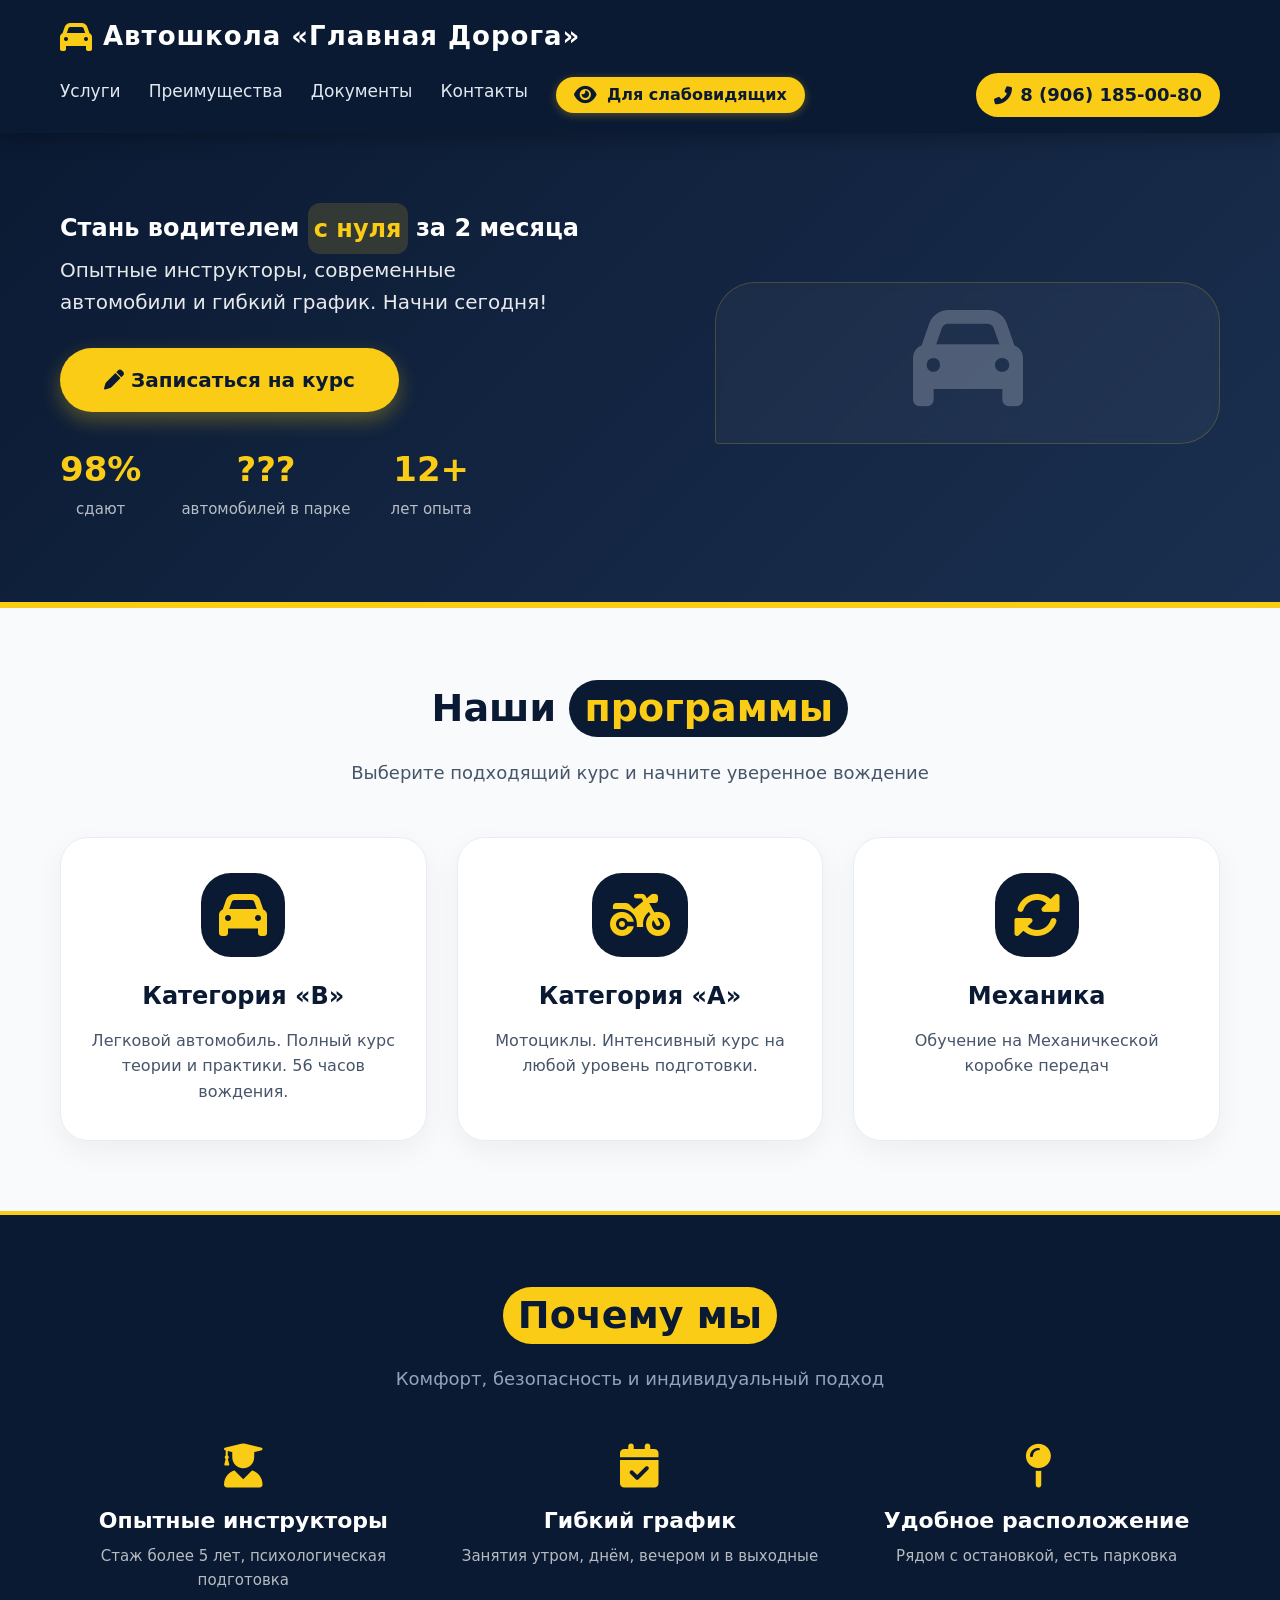
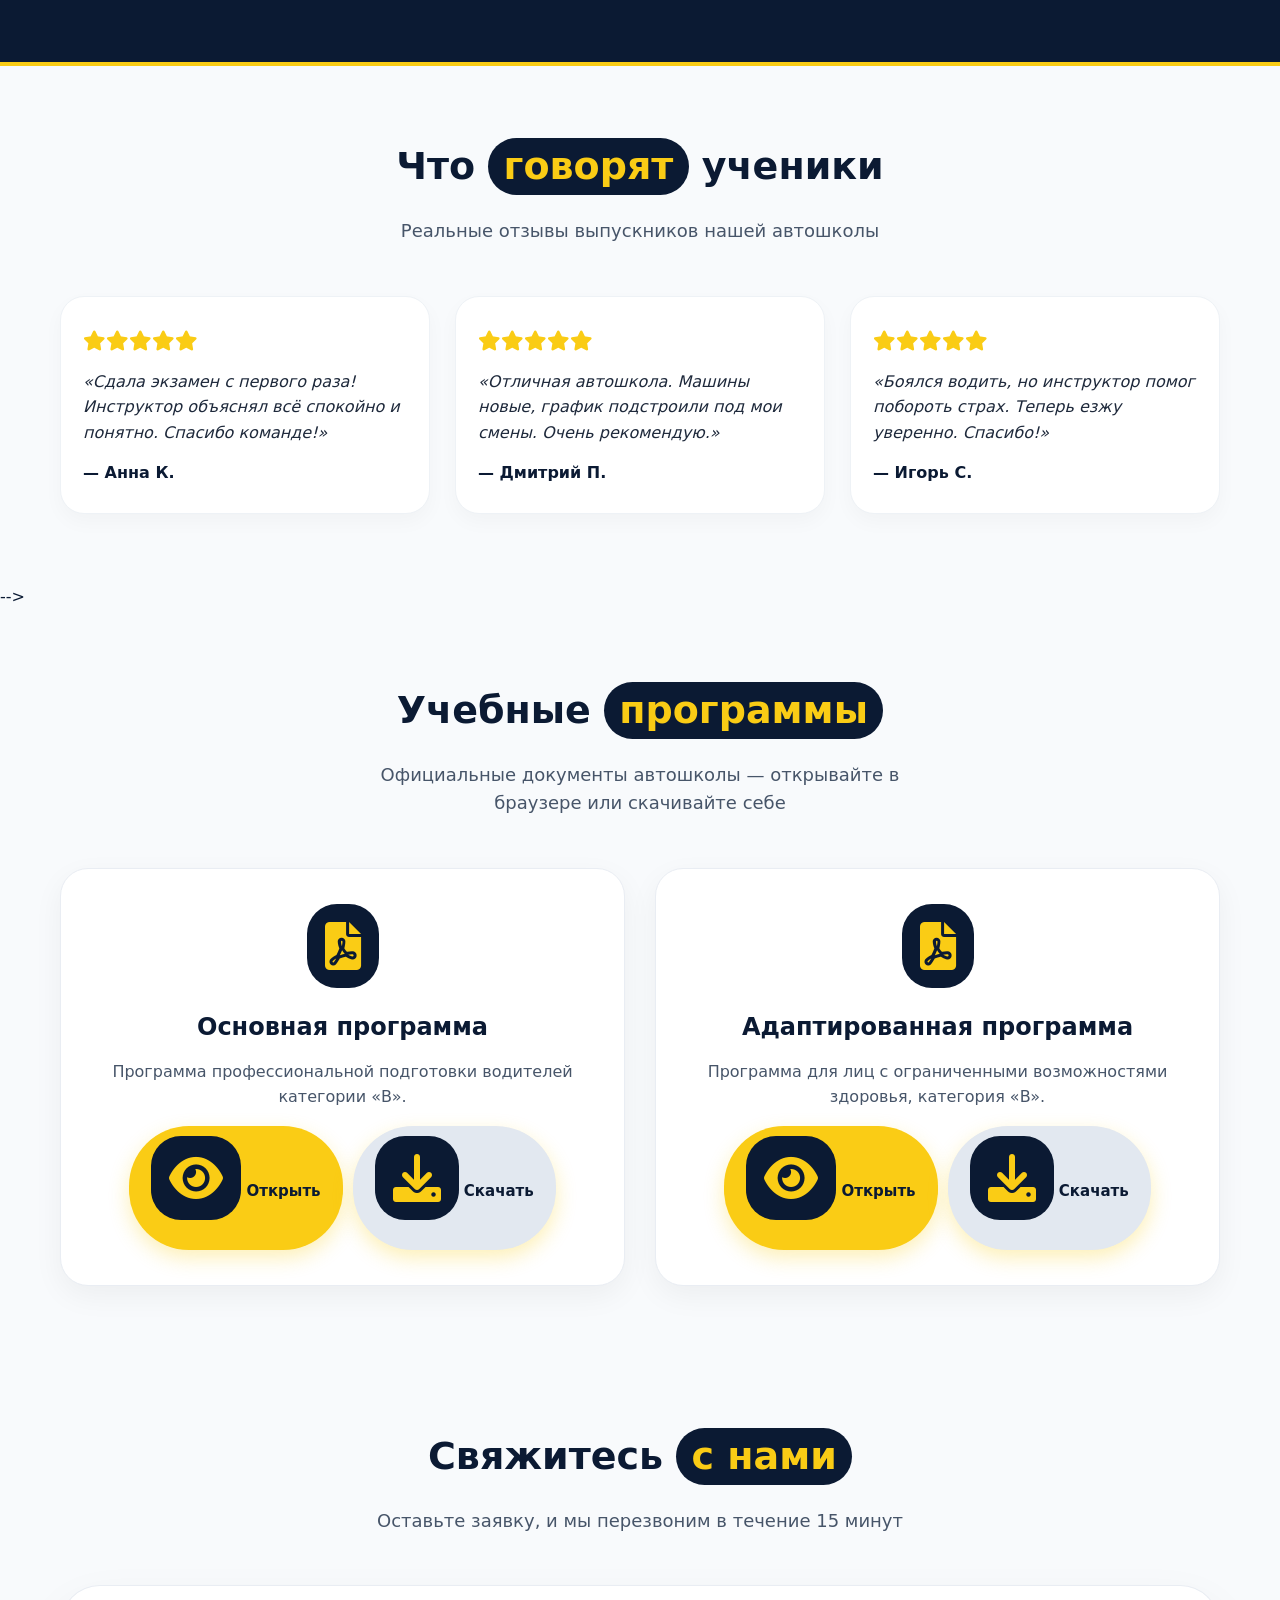
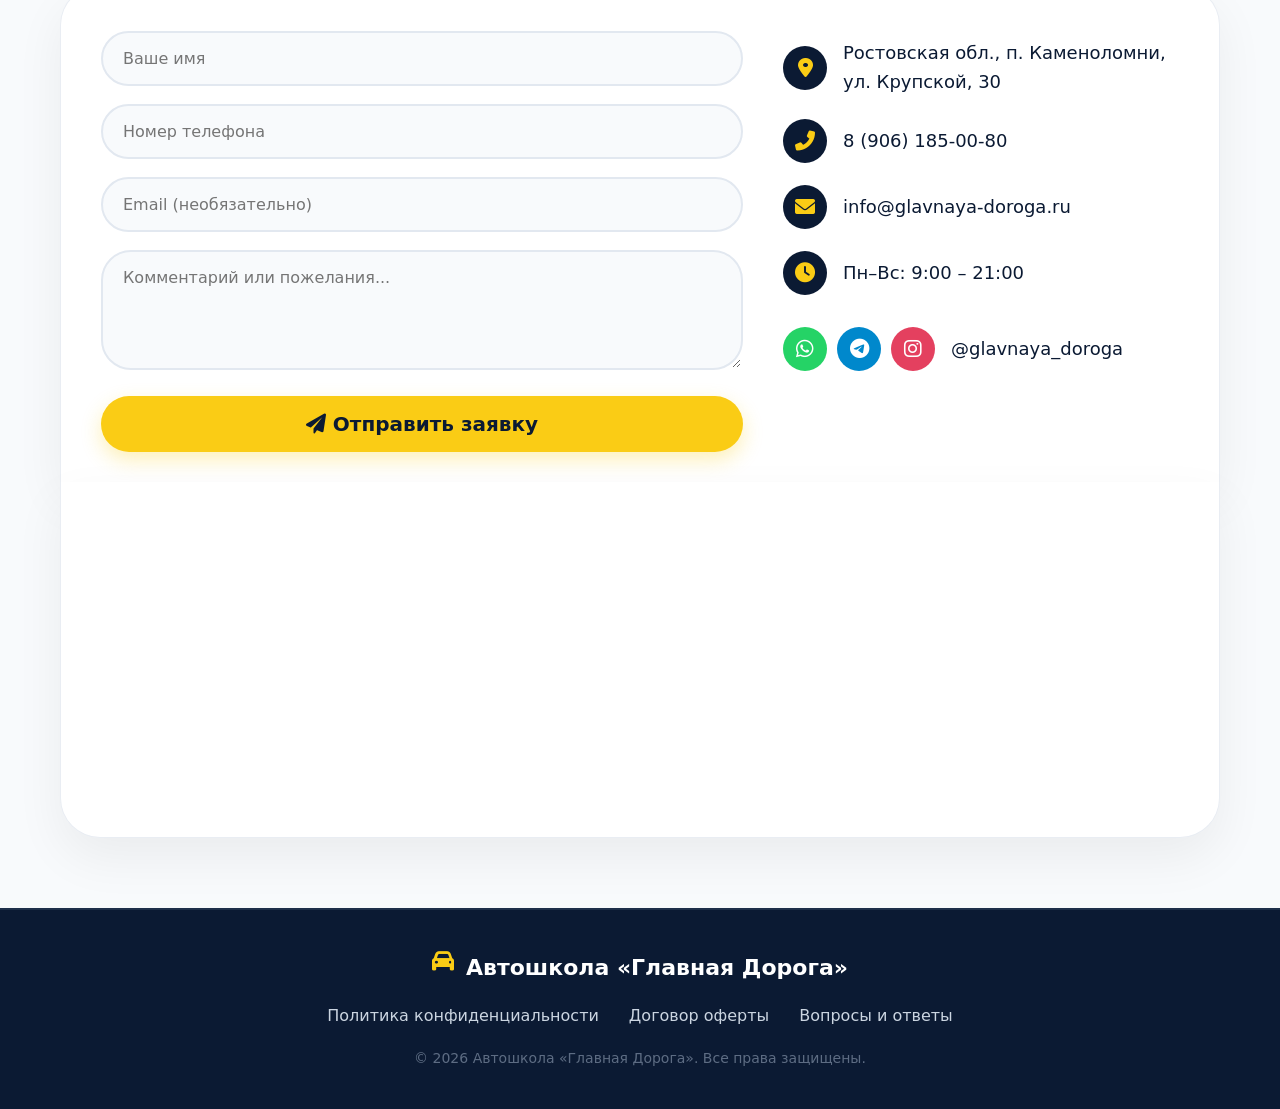
==== index.html @ 9adfca23 "Update index.html" ====
<!DOCTYPE html>
<html lang="ru">
<head>
  <meta charset="UTF-8">
  <meta name="viewport" content="width=device-width, initial-scale=1.0, maximum-scale=5.0">
  <title>Автошкола «Главная Дорога» — обучение вождению</title>
  <!-- Font Awesome для иконок -->
  <link rel="stylesheet" href="https://cdnjs.cloudflare.com/ajax/libs/font-awesome/6.0.0-beta3/css/all.min.css">
  <link rel="stylesheet" href="styles.css">
</head>
<body>

  <!-- ШАПКА -->
  <header>
    <div class="container header-inner">
      <div class="logo">
        <i class="fas fa-car"></i>
        <span>Автошкола «Главная Дорога»</span>
      </div>
      <nav class="nav-menu">
        <a href="#services">Услуги</a>
        <a href="#benefits">Преимущества</a>
        <!-- <a href="#reviews">Отзывы</a> -->
        <a href="#documents">Документы</a>
        <a href="#contact">Контакты</a>
        <!-- КНОПКА ДЛЯ СЛАБОВИДЯЩИХ -->
        <button class="vision-toggle" id="visionToggle" aria-label="Включить режим для слабовидящих">
          <i class="fas fa-eye"></i> <span>Для слабовидящих</span>
        </button>
      </nav>
      <a href="tel:+79061850080" class="phone-header">
        <i class="fas fa-phone-alt"></i> 8 (906) 185-00-80
      </a>
    </div>
  </header>

  <!-- ГЕРОЙ -->
  <section class="hero">
    <div class="container hero-grid">
      <div class="hero-text">
        <h1>Стань водителем <span>с нуля</span> за 2 месяца</h1>
        <p>Опытные инструкторы, современные автомобили и гибкий график. Начни сегодня!</p>
        <a href="#contact" class="btn"><i class="fas fa-pen"></i> Записаться на курс</a>
        <div class="hero-stats">
          <div><span class="number">98%</span><span class="label">сдают</span></div>
          <div><span class="number">???</span><span class="label">автомобилей в парке</span></div>
          <div><span class="number">12+</span><span class="label">лет опыта</span></div>
        </div>
      </div>
      <div class="hero-image">
        <i class="fas fa-steering-wheel"></i>
        <i class="fas fa-car car-icon"></i>
      </div>
    </div>
  </section>

  <!-- УСЛУГИ -->
  <section id="services">
    <div class="container">
      <h2 class="section-title">Наши <span>программы</span></h2>
      <p class="section-sub">Выберите подходящий курс и начните уверенное вождение</p>
      <div class="services-grid">
        <div class="service-card">
          <i class="fas fa-car"></i>
          <h3>Категория «B»</h3>
          <p>Легковой автомобиль. Полный курс теории и практики. 56 часов вождения.</p>
        </div>
        <div class="service-card">
          <i class="fas fa-motorcycle"></i>
          <h3>Категория «A»</h3>
          <p>Мотоциклы. Интенсивный курс на любой уровень подготовки.</p>
        </div>
        <div class="service-card">
          <i class="fas fa-sync-alt"></i>
          <h3>Механика</h3>
          <p>Обучение на Механичкеской коробке передач</p>
        </div>
      </div>
    </div>
  </section>

  <!-- ПРЕИМУЩЕСТВА -->
  <section id="benefits" class="benefits">
    <div class="container">
      <h2 class="section-title" style="color:white;"><span>Почему мы</span></h2>
      <p class="section-sub" style="color:#94a3b8;">Комфорт, безопасность и индивидуальный подход</p>
      <div class="benefits-grid">
        <div class="benefit-item">
          <i class="fas fa-user-graduate"></i>
          <h4>Опытные инструкторы</h4>
          <p>Стаж более 5 лет, психологическая подготовка</p>
        </div>

        <div class="benefit-item">
          <i class="fas fa-calendar-check"></i>
          <h4>Гибкий график</h4>
          <p>Занятия утром, днём, вечером и в выходные</p>
        </div>
        <div class="benefit-item">
          <i class="fas fa-map-pin"></i>
          <h4>Удобное расположение</h4>
          <p>Рядом с остановкой, есть парковка</p>
        </div>
      </div>
    </div>
  </section>

 <!-- <!-- ОТЗЫВЫ -->
  <section id="reviews">
    <div class="container">
      <h2 class="section-title">Что <span>говорят</span> ученики</h2>
      <p class="section-sub">Реальные отзывы выпускников нашей автошколы</p>
      <div class="reviews-grid">
        <div class="review-card">
          <div class="stars"><i class="fas fa-star"></i><i class="fas fa-star"></i><i class="fas fa-star"></i><i class="fas fa-star"></i><i class="fas fa-star"></i></div>
          <p>«Сдала экзамен с первого раза! Инструктор объяснял всё спокойно и понятно. Спасибо команде!»</p>
          <div class="author">— Анна К.</div>
        </div>
        <div class="review-card">
          <div class="stars"><i class="fas fa-star"></i><i class="fas fa-star"></i><i class="fas fa-star"></i><i class="fas fa-star"></i><i class="fas fa-star"></i></div>
          <p>«Отличная автошкола. Машины новые, график подстроили под мои смены. Очень рекомендую.»</p>
          <div class="author">— Дмитрий П.</div>
        </div>
        <div class="review-card">
          <div class="stars"><i class="fas fa-star"></i><i class="fas fa-star"></i><i class="fas fa-star"></i><i class="fas fa-star"></i><i class="fas fa-star"></i></div>
          <p>«Боялся водить, но инструктор помог побороть страх. Теперь езжу уверенно. Спасибо!»</p>
          <div class="author">— Игорь С.</div>
        </div>
      </div>
    </div>
  </section>
-->
  <!-- ДОКУМЕНТЫ -->
  <section id="documents">
    <div class="container">
      <h2 class="section-title">Учебные <span>программы</span></h2>
      <p class="section-sub">Официальные документы автошколы — открывайте в браузере или скачивайте себе</p>
      <div class="services-grid">
        <div class="service-card">
          <i class="fas fa-file-pdf"></i>
          <h3>Основная программа</h3>
          <p>Программа профессиональной подготовки водителей категории «B».</p>
          <div style="display:flex; gap:10px; justify-content:center; flex-wrap:wrap; margin-top:16px;">
            <a href="programma-osnovnaya-kat-B.pdf" target="_blank" rel="noopener" class="btn" style="font-size:15px; padding:10px 22px;">
              <i class="fas fa-eye"></i> Открыть
            </a>
            <a href="programma-osnovnaya-kat-B.pdf" download class="btn" style="font-size:15px; padding:10px 22px; background:#e2e8f0;">
              <i class="fas fa-download"></i> Скачать
            </a>
          </div>
        </div>
        <div class="service-card">
          <i class="fas fa-file-pdf"></i>
          <h3>Адаптированная программа</h3>
          <p>Программа для лиц с ограниченными возможностями здоровья, категория «B».</p>
          <div style="display:flex; gap:10px; justify-content:center; flex-wrap:wrap; margin-top:16px;">
            <a href="programma-adaptirovannaya-kat-B.pdf" target="_blank" rel="noopener" class="btn" style="font-size:15px; padding:10px 22px;">
              <i class="fas fa-eye"></i> Открыть
            </a>
            <a href="programma-adaptirovannaya-kat-B.pdf" download class="btn" style="font-size:15px; padding:10px 22px; background:#e2e8f0;">
              <i class="fas fa-download"></i> Скачать
            </a>
          </div>
        </div>
      </div>
    </div>
  </section>

  <!-- КОНТАКТЫ + ФОРМА + КАРТА -->
  <section id="contact">
    <div class="container">
      <h2 class="section-title">Свяжитесь <span>с нами</span></h2>
      <p class="section-sub">Оставьте заявку, и мы перезвоним в течение 15 минут</p>

      <div class="contact-wrap">
        <div class="contact-form">
          <form action="#" method="post">
            <input type="text" placeholder="Ваше имя" required>
            <input type="tel" placeholder="Номер телефона" required>
            <input type="email" placeholder="Email (необязательно)">
            <textarea placeholder="Комментарий или пожелания..."></textarea>
            <button type="submit" class="btn"><i class="fas fa-paper-plane"></i> Отправить заявку</button>
          </form>
        </div>
        <div class="contact-info">
          <div class="info-item">
            <i class="fas fa-map-marker-alt"></i>
            <span>Ростовская обл., п. Каменоломни, ул. Крупской, 30</span>
          </div>
          <div class="info-item">
            <i class="fas fa-phone-alt"></i>
            <a href="tel:+79061850080">8 (906) 185-00-80</a>
          </div>
          <div class="info-item">
            <i class="fas fa-envelope"></i>
            <a href="mailto:info@glavnaya-doroga.ru">info@glavnaya-doroga.ru</a>
          </div>
          <div class="info-item">
            <i class="fas fa-clock"></i>
            <span>Пн–Вс: 9:00 – 21:00</span>
          </div>
          <div class="info-item" style="margin-top: 10px; gap: 10px;">
            <i class="fab fa-whatsapp" style="background: #25D366; color: white;"></i>
            <i class="fab fa-telegram" style="background: #0088cc; color: white;"></i>
            <i class="fab fa-instagram" style="background: #E4405F; color: white;"></i>
            <span style="margin-left: 6px;">@glavnaya_doroga</span>
          </div>
        </div>
      </div>

      <!-- КАРТА -->
      <div class="map-container">
        <iframe
          src="https://www.google.com/maps/embed?pb=!1m14!1m12!1m3!1d922.760935602619!2d40.20328814368989!3d47.675878850517826!2m3!1f0!2f0!3f0!3m2!1i1024!2i768!4f13.1!5e0!3m2!1sru!2sam!4v1786697116206!5m2!1sru!2sam"
          title="Карта проезда: Ростовская область, п. Каменоломни, ул. Крупской, 30"
          style="border:0;"
          allowfullscreen=""
          loading="lazy"
          referrerpolicy="strict-origin-when-cross-origin">
        </iframe>
      </div>
    </div>
  </section>

  <!-- ПОДВАЛ -->
  <footer>
    <div class="container">
      <div style="display: flex; justify-content: center; gap: 12px; font-size: 22px; color: #facc15;">
        <i class="fas fa-car"></i>
        <span style="color: white; font-weight: 600;">Автошкола «Главная Дорога»</span>
      </div>
      <div class="footer-links">
        <a href="#">Политика конфиденциальности</a>
        <a href="#">Договор оферты</a>
        <a href="#">Вопросы и ответы</a>
      </div>
      <div class="footer-copy">© 2026 Автошкола «Главная Дорога». Все права защищены.</div>
    </div>
  </footer>

  <!-- ===== СКРИПТ ДЛЯ КНОПКИ СЛАБОВИДЯЩИХ ===== -->
  <script>
    (function() {
      const visionBtn = document.getElementById('visionToggle');
      const body = document.body;

      // Храним состояние в памяти на время сессии
      // (localStorage здесь не используется — см. пояснение под сайтом)
      let visionMode = false;

      visionBtn.addEventListener('click', function() {
        body.classList.toggle('vision-mode');

        const isVision = body.classList.contains('vision-mode');
        visionMode = isVision;
        // Меняем текст и иконку кнопки
        if (isVision) {
          visionBtn.innerHTML = '<i class="fas fa-eye-slash"></i> <span>Обычный режим</span>';
        } else {
          visionBtn.innerHTML = '<i class="fas fa-eye"></i> <span>Для слабовидящих</span>';
        }
      });
    })();
  </script>

</body>
</html>
---- styles.css ----
/* ===== БАЗОВЫЕ СТИЛИ ===== */
* {
  margin: 0;
  padding: 0;
  box-sizing: border-box;
  font-family: 'Segoe UI', Roboto, system-ui, sans-serif;
}

body {
  background: #f8fafc;
  color: #0b1a33;
  line-height: 1.6;
  transition: background 0.2s, color 0.2s;
}

.container {
  max-width: 1200px;
  margin: 0 auto;
  padding: 0 20px;
}

/* ===== РЕЖИМ ДЛЯ СЛАБОВИДЯЩИХ (ОВЕРРАЙДЫ) ===== */
body.vision-mode {
  background: #1a1a1a !important;
  color: #f0f0f0 !important;
}

body.vision-mode header {
  background: #0a0a0a !important;
  box-shadow: 0 4px 20px rgba(0, 0, 0, 0.8) !important;
}

body.vision-mode .hero {
  background: #0a0a0a !important;
  border-bottom-color: #ffcc00 !important;
}

body.vision-mode .benefits {
  background: #0a0a0a !important;
  border-color: #ffcc00 !important;
}

body.vision-mode .service-card,
body.vision-mode .review-card,
body.vision-mode .contact-wrap {
  background: #2a2a2a !important;
  border-color: #555 !important;
  color: #f0f0f0 !important;
}

body.vision-mode .service-card p,
body.vision-mode .review-card p,
body.vision-mode .contact-info .info-item a,
body.vision-mode .contact-info .info-item span {
  color: #ddd !important;
}

body.vision-mode .contact-form input,
body.vision-mode .contact-form textarea {
  background: #333 !important;
  border-color: #666 !important;
  color: #fff !important;
}

body.vision-mode footer {
  background: #0a0a0a !important;
  border-color: #333 !important;
}

body.vision-mode .section-sub {
  color: #ccc !important;
}

body.vision-mode .nav-menu a {
  color: #eee !important;
}

body.vision-mode .nav-menu a:hover {
  color: #ffcc00 !important;
}

/* Увеличение шрифта в режиме для слабовидящих */
body.vision-mode {
  font-size: 120% !important;
}

body.vision-mode .hero-text h1 {
  font-size: 58px !important;
}

body.vision-mode .btn {
  font-size: 24px !important;
  padding: 18px 50px !important;
}

body.vision-mode .section-title {
  font-size: 44px !important;
}

/* ===== ШАПКА ===== */
header {
  background: #0b1a33;
  color: white;
  padding: 16px 0;
  position: sticky;
  top: 0;
  z-index: 100;
  box-shadow: 0 4px 20px rgba(0, 0, 0, 0.3);
  transition: background 0.2s;
}

.header-inner {
  display: flex;
  justify-content: space-between;
  align-items: center;
  flex-wrap: wrap;
  gap: 15px;
}

.logo {
  display: flex;
  align-items: center;
  gap: 10px;
  font-size: 26px;
  font-weight: 700;
  letter-spacing: 1px;
}

.logo i {
  color: #facc15;
  font-size: 32px;
}

.nav-menu {
  display: flex;
  gap: 28px;
  font-weight: 500;
  align-items: center;
  flex-wrap: wrap;
}

.nav-menu a {
  color: #e2e8f0;
  text-decoration: none;
  transition: 0.2s;
  font-size: 17px;
  border-bottom: 2px solid transparent;
  padding-bottom: 4px;
}

.nav-menu a:hover {
  color: #facc15;
  border-bottom-color: #facc15;
}

/* ===== КНОПКА ДЛЯ СЛАБОВИДЯЩИХ ===== */
.vision-toggle {
  background: #facc15;
  color: #0b1a33;
  border: none;
  padding: 8px 18px;
  border-radius: 40px;
  font-weight: 700;
  font-size: 16px;
  cursor: pointer;
  display: inline-flex;
  align-items: center;
  gap: 10px;
  transition: 0.2s;
  box-shadow: 0 2px 8px rgba(250, 204, 21, 0.3);
  white-space: nowrap;
}

.vision-toggle:hover {
  background: #fde047;
  transform: scale(1.04);
}

.vision-toggle i {
  font-size: 20px;
}

.phone-header {
  background: #facc15;
  color: #0b1a33;
  padding: 8px 18px;
  border-radius: 40px;
  font-weight: 600;
  font-size: 18px;
  display: flex;
  align-items: center;
  gap: 8px;
  white-space: nowrap;
  transition: 0.2s;
  text-decoration: none;
}

.phone-header:hover {
  background: #fde047;
  transform: scale(1.02);
}

/* ===== ГЕРОЙ ===== */
.hero {
  background: linear-gradient(135deg, #0b1a33 0%, #1a2f4f 100%);
  color: white;
  padding: 70px 0 80px;
  border-bottom: 6px solid #facc15;
  transition: background 0.2s;
}

.hero-grid {
  display: flex;
  align-items: center;
  gap: 50px;
  flex-wrap: wrap;
}

.hero-text {
  flex: 1 1 400px;
}

.hero-text h1 span {
color: #facc15;
background: rgba(250, 204, 21, 0.15);
padding: 0 0.25em;
border-radius: 12px;
display: inline-block;
line-height: 1.4;
}

/* ===== ИСПРАВЛЕННАЯ ОБВОДКА ДЛЯ ЗАГОЛОВКА ГЕРОЯ ===== */
.hero-text h1 span {
  color: #facc15;
  background: rgba(250, 204, 21, 0.15);
  padding: 0.05em 0.25em;
  border-radius: 12px;
  display: inline-block;
  line-height: 2.0;
}

.hero-text p {
  font-size: 20px;
  opacity: 0.9;
  max-width: 500px;
  margin-bottom: 30px;
}

.hero-stats {
  display: flex;
  gap: 40px;
  margin-top: 30px;
}

.hero-stats div {
  text-align: center;
}

.hero-stats .number {
  font-size: 34px;
  font-weight: 800;
  color: #facc15;
  display: block;
}

.hero-stats .label {
  font-size: 15px;
  opacity: 0.7;
}

.hero-image {
  flex: 1 1 300px;
  background: rgba(255, 255, 255, 0.04);
  padding: 20px;
  border-radius: 40px 40px 40px 4px;
  backdrop-filter: blur(4px);
  border: 1px solid rgba(250, 204, 21, 0.2);
  text-align: center;
}

.hero-image i {
  font-size: 140px;
  color: #facc15;
  opacity: 0.9;
  display: block;
  margin: 10px 0;
}

.hero-image .car-icon {
  font-size: 110px;
  color: #e2e8f0;
  opacity: 0.25;
  margin-top: -10px;
}

.btn {
  display: inline-block;
  background: #facc15;
  color: #0b1a33;
  padding: 16px 44px;
  border-radius: 60px;
  font-weight: 700;
  font-size: 20px;
  text-decoration: none;
  transition: 0.3s;
  border: none;
  cursor: pointer;
  box-shadow: 0 8px 20px rgba(250, 204, 21, 0.3);
}

.btn:hover {
  background: #fde047;
  transform: translateY(-3px);
  box-shadow: 0 12px 28px rgba(250, 204, 21, 0.4);
}

/* ===== ОБЩИЕ СЕКЦИИ ===== */
section {
  padding: 70px 0;
}

.section-title {
  font-size: 38px;
  font-weight: 700;
  text-align: center;
  margin-bottom: 20px;
  transition: font-size 0.2s;
}

.section-sub {
  text-align: center;
  font-size: 18px;
  color: #475569;
  max-width: 600px;
  margin: 0 auto 50px;
}

/* ===== ИСПРАВЛЕННАЯ ОБВОДКА ДЛЯ ВСЕХ .SECTION-TITLE SPAN ===== */
.section-title span {
  color: #facc15;
  background: #0b1a33;
  padding: 0.05em 0.4em;
  border-radius: 30px;
  display: inline-block;
  line-height: 1.4;
}

/* ===== УСЛУГИ ===== */
.services-grid {
  display: grid;
  grid-template-columns: repeat(auto-fit, minmax(250px, 1fr));
  gap: 30px;
}

.service-card {
  background: white;
  padding: 35px 25px;
  border-radius: 28px;
  box-shadow: 0 10px 30px rgba(0, 0, 0, 0.05);
  text-align: center;
  transition: 0.25s;
  border: 1px solid #e9edf3;
}

.service-card:hover {
  transform: translateY(-8px);
  box-shadow: 0 20px 40px rgba(0, 0, 0, 0.08);
  border-color: #facc15;
}

.service-card i {
  font-size: 48px;
  color: #facc15;
  background: #0b1a33;
  padding: 18px;
  border-radius: 30px;
  margin-bottom: 20px;
}

.service-card h3 {
  font-size: 24px;
  margin-bottom: 12px;
}

.service-card p {
  color: #475569;
}

/* ===== ПРЕИМУЩЕСТВА ===== */
.benefits {
  background: #0b1a33;
  color: white;
  border-top: 4px solid #facc15;
  border-bottom: 4px solid #facc15;
  transition: background 0.2s;
}

/* Специальный стиль для обводки в секции преимуществ (светлый текст) */
.benefits .section-title span {
  background: #facc15;
  color: #0b1a33;
  padding: 0.05em 0.4em;
  border-radius: 30px;
  display: inline-block;
  line-height: 1.4;
}

.benefits-grid {
  display: grid;
  grid-template-columns: repeat(auto-fit, minmax(200px, 1fr));
  gap: 30px;
  text-align: center;
}

.benefit-item i {
  font-size: 44px;
  color: #facc15;
  margin-bottom: 15px;
}

.benefit-item h4 {
  font-size: 22px;
  margin-bottom: 6px;
}

.benefit-item p {
  opacity: 0.7;
  font-size: 15px;
}

/* ===== ОТЗЫВЫ ===== */
.reviews-grid {
  display: grid;
  grid-template-columns: repeat(auto-fit, minmax(240px, 1fr));
  gap: 25px;
}

.review-card {
  background: white;
  padding: 28px 22px;
  border-radius: 24px;
  box-shadow: 0 8px 20px rgba(0, 0, 0, 0.03);
  border: 1px solid #eef2f6;
  transition: background 0.2s, border-color 0.2s;
}

.review-card .stars {
  color: #facc15;
  margin-bottom: 12px;
  font-size: 20px;
}

.review-card p {
  font-style: italic;
  color: #1e293b;
  margin-bottom: 14px;
}

.review-card .author {
  font-weight: 600;
  color: #0b1a33;
}

/* ===== ФОРМА + КОНТАКТЫ + КАРТА ===== */
.contact-wrap {
  display: flex;
  flex-wrap: wrap;
  gap: 40px;
  background: white;
  border-radius: 40px 40px 0 0;
  padding: 45px 40px 30px;
  box-shadow: 0 20px 50px rgba(0, 0, 0, 0.06);
  border: 1px solid #e9edf3;
  border-bottom: none;
  transition: background 0.2s, border-color 0.2s;
}

.contact-form {
  flex: 2 1 350px;
}

.contact-form input,
.contact-form textarea {
  width: 100%;
  padding: 16px 20px;
  border: 2px solid #e2e8f0;
  border-radius: 30px;
  font-size: 16px;
  margin-bottom: 18px;
  transition: 0.2s;
  background: #f8fafc;
}

.contact-form input:focus,
.contact-form textarea:focus {
  outline: none;
  border-color: #facc15;
  background: white;
  box-shadow: 0 0 0 4px rgba(250, 204, 21, 0.15);
}

.contact-form textarea {
  min-height: 120px;
  resize: vertical;
}

.contact-form .btn {
  width: 100%;
  text-align: center;
  font-size: 20px;
  padding: 16px;
}

.contact-info {
  flex: 1 1 250px;
  display: flex;
  flex-direction: column;
  gap: 22px;
  padding-top: 8px;
}

.contact-info .info-item {
  display: flex;
  align-items: center;
  gap: 16px;
  font-size: 18px;
}

.contact-info .info-item i {
  width: 44px;
  height: 44px;
  background: #0b1a33;
  color: #facc15;
  border-radius: 30px;
  display: flex;
  align-items: center;
  justify-content: center;
  font-size: 20px;
  flex-shrink: 0;
}

.contact-info .info-item a {
  color: #0b1a33;
  text-decoration: none;
  font-weight: 500;
}

.contact-info .info-item a:hover {
  color: #facc15;
}

/* ===== БЛОК С КАРТОЙ ===== */
.map-container {
  background: white;
  border-radius: 0 0 40px 40px;
  border: 1px solid #e9edf3;
  border-top: none;
  padding: 0 5px 5px 5px;
  overflow: hidden;
  box-shadow: 0 20px 50px rgba(0, 0, 0, 0.06);
  transition: background 0.2s, border-color 0.2s;
}

.map-container iframe {
  display: block;
  width: 100%;
  height: 350px;
  border: 0;
  border-radius: 0 0 36px 36px;
}

/* ===== ПОДВАЛ ===== */
footer {
  background: #0b1a33;
  color: #94a3b8;
  padding: 40px 0;
  border-top: 2px solid #1e2f4a;
  text-align: center;
  transition: background 0.2s;
}

footer .footer-links {
  display: flex;
  justify-content: center;
  gap: 30px;
  flex-wrap: wrap;
  margin: 18px 0;
}

footer .footer-links a {
  color: #cbd5e1;
  text-decoration: none;
  transition: 0.2s;
}

footer .footer-links a:hover {
  color: #facc15;
}

.footer-copy {
  font-size: 14px;
  opacity: 0.6;
}

/* ===== АДАПТИВ ===== */
@media (max-width: 850px) {
  .header-inner {
    flex-direction: column;
    align-items: stretch;
    gap: 12px;
  }
  .nav-menu {
    justify-content: center;
    gap: 14px 22px;
  }
  .vision-toggle {
    font-size: 14px;
    padding: 6px 14px;
  }
  .phone-header {
    align-self: center;
    width: fit-content;
  }
  .hero-text h1 {
    font-size: 34px;
  }
  .hero-stats {
    flex-wrap: wrap;
    gap: 20px;
    justify-content: center;
  }
  .hero-image i {
    font-size: 90px;
  }
  .section-title {
    font-size: 30px;
  }
  .contact-wrap {
    padding: 30px 20px 20px;
  }
  .map-container iframe {
    height: 250px;
  }
  body.vision-mode .hero-text h1 {
    font-size: 40px !important;
  }
  body.vision-mode .section-title {
    font-size: 34px !important;
  }
}

@media (max-width: 500px) {
  .hero-text h1 {
    font-size: 28px;
  }
  .btn {
    padding: 14px 30px;
    font-size: 17px;
    width: 100%;
    text-align: center;
  }
  .nav-menu a {
    font-size: 15px;
  }
  .logo {
    font-size: 22px;
  }
  .vision-toggle {
    font-size: 13px;
    padding: 6px 12px;
  }
  .vision-toggle i {
    font-size: 16px;
  }
  .map-container iframe {
    height: 200px;
  }
}
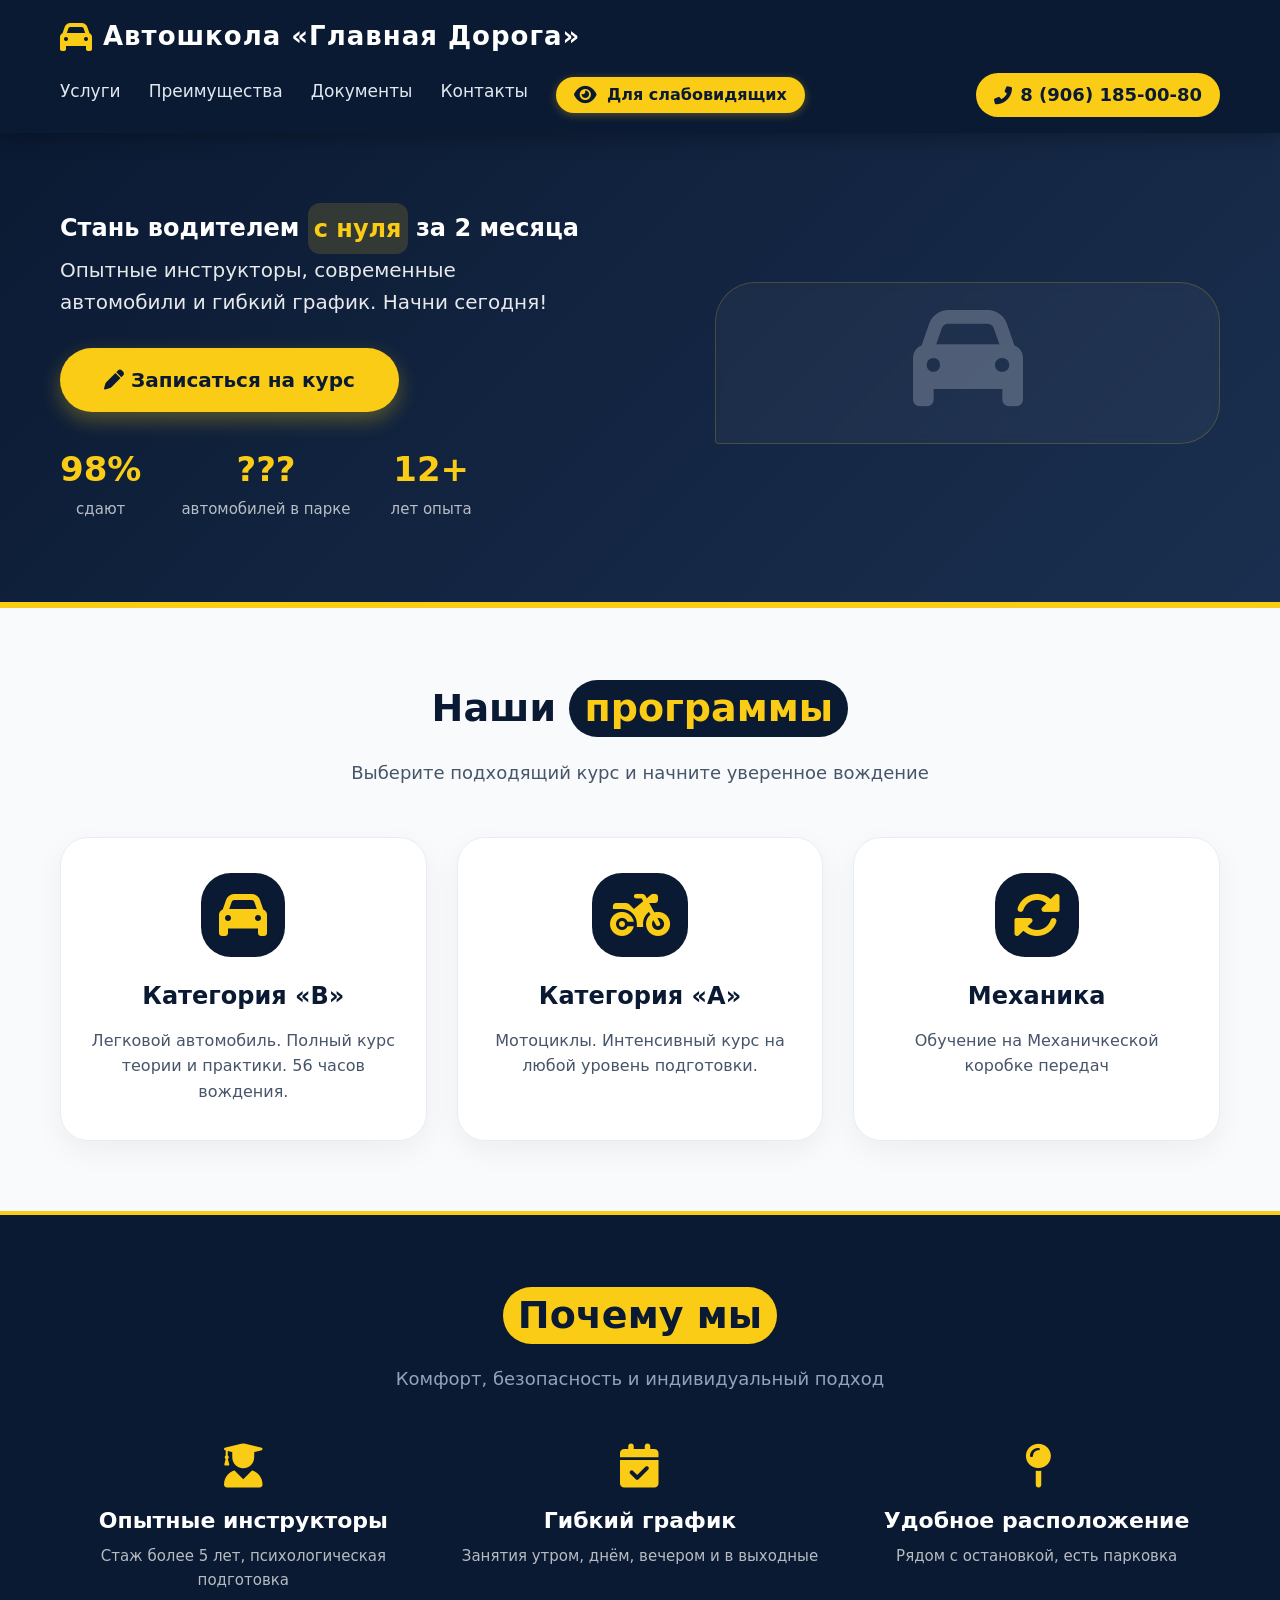
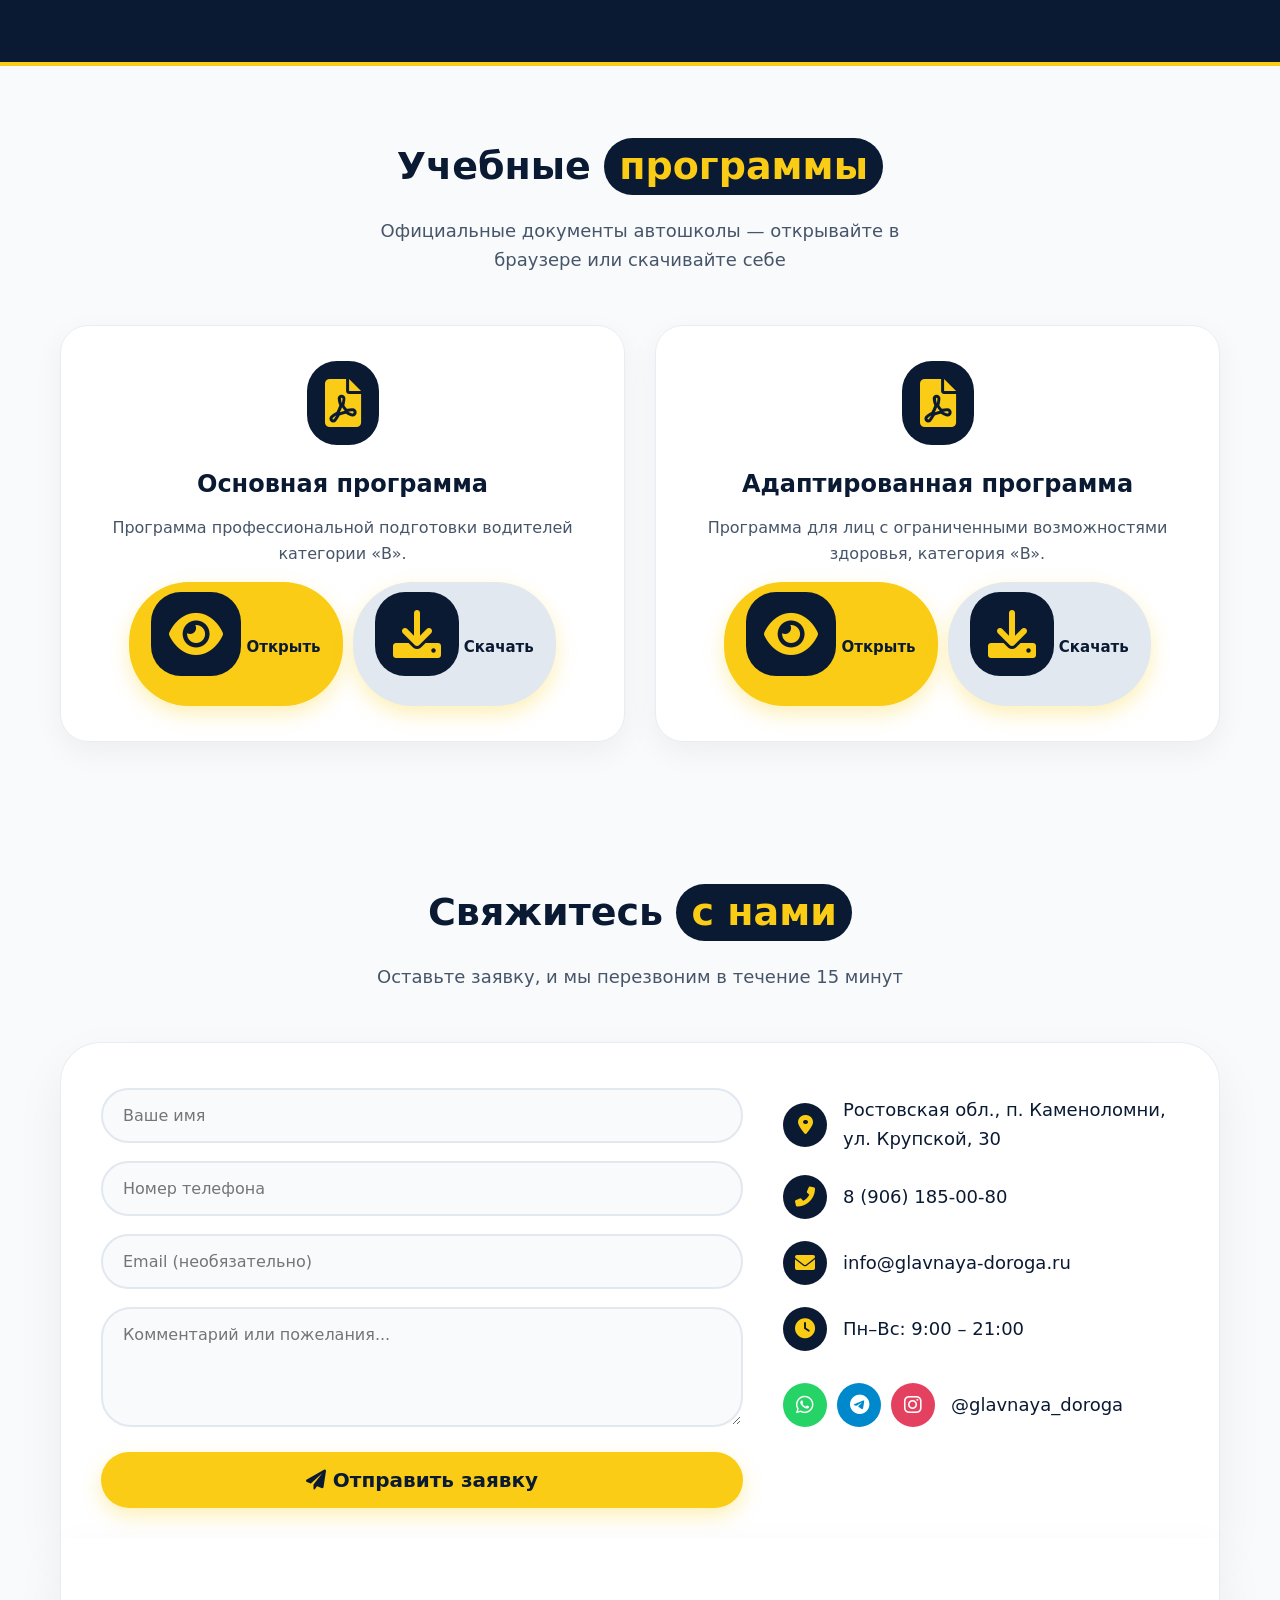
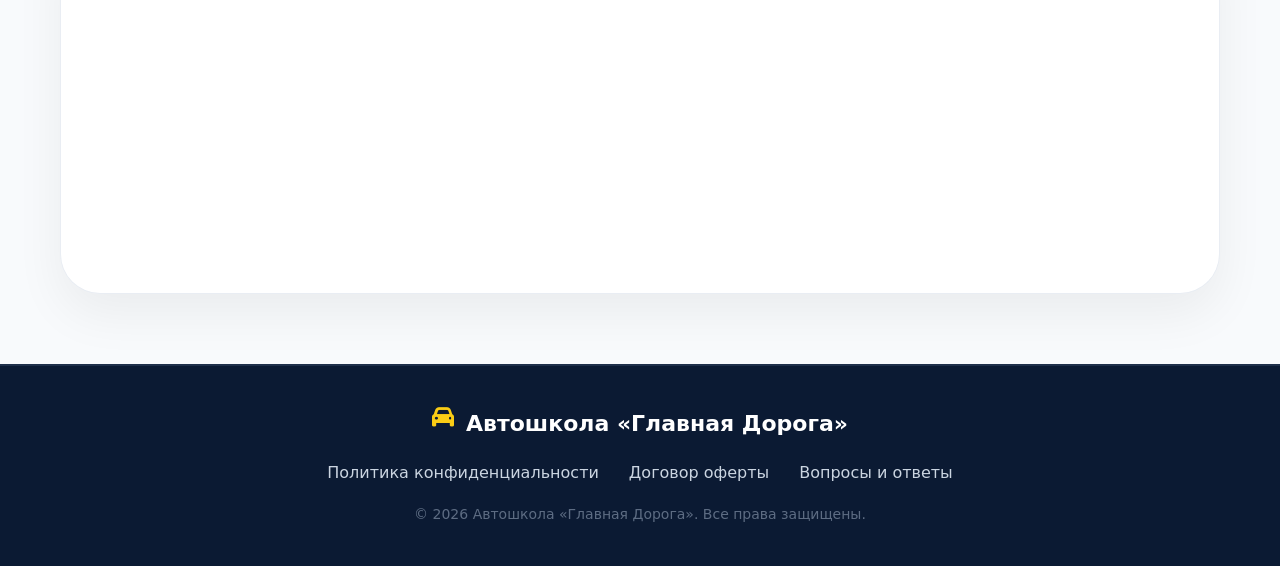
==== commit 73b1ab2b: "Update index.html" ====
--- a/index.html
+++ b/index.html
@@ -105,7 +105,7 @@
     </div>
   </section>
 
- <!-- <!-- ОТЗЫВЫ -->
+ <!-- ОТЗЫВЫ — ВРЕМЕННО СКРЫТЫ 
   <section id="reviews">
     <div class="container">
       <h2 class="section-title">Что <span>говорят</span> ученики</h2>
@@ -129,7 +129,7 @@
       </div>
     </div>
   </section>
--->
+  -->
   <!-- ДОКУМЕНТЫ -->
   <section id="documents">
     <div class="container">
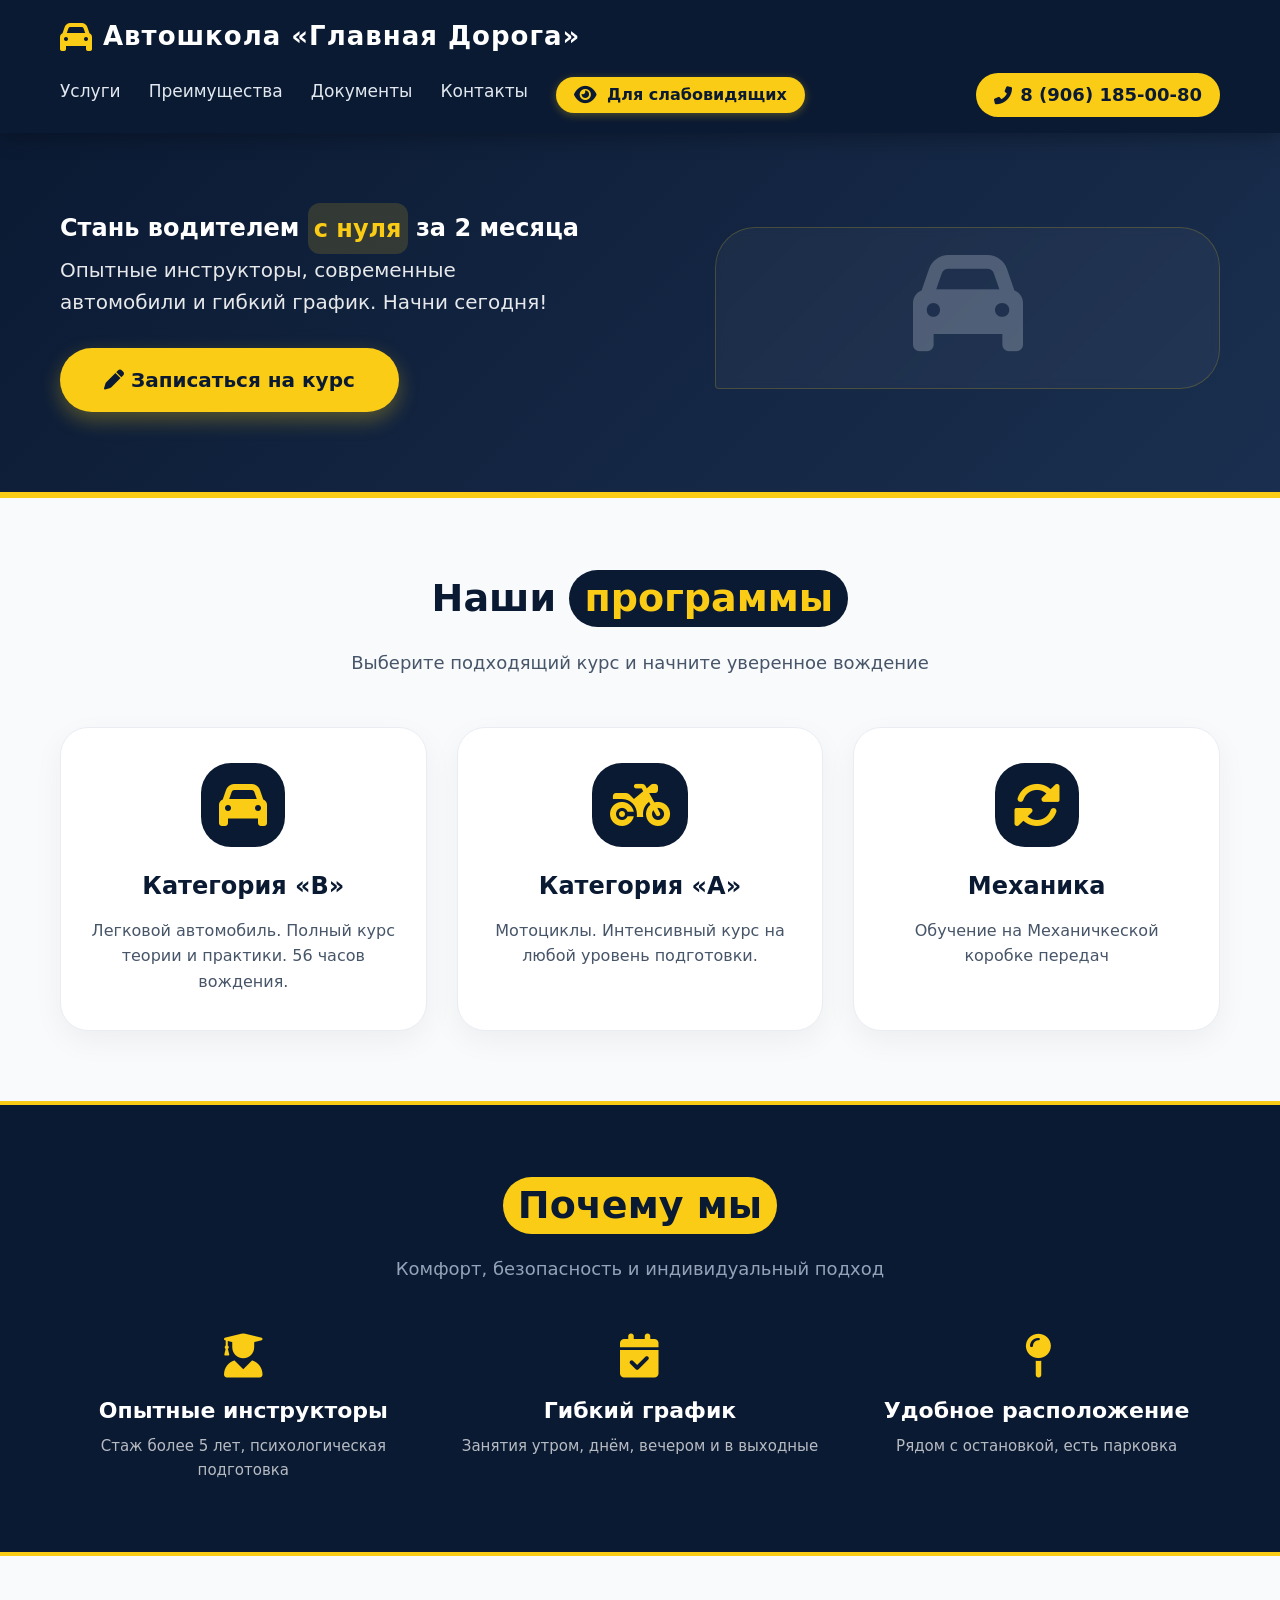
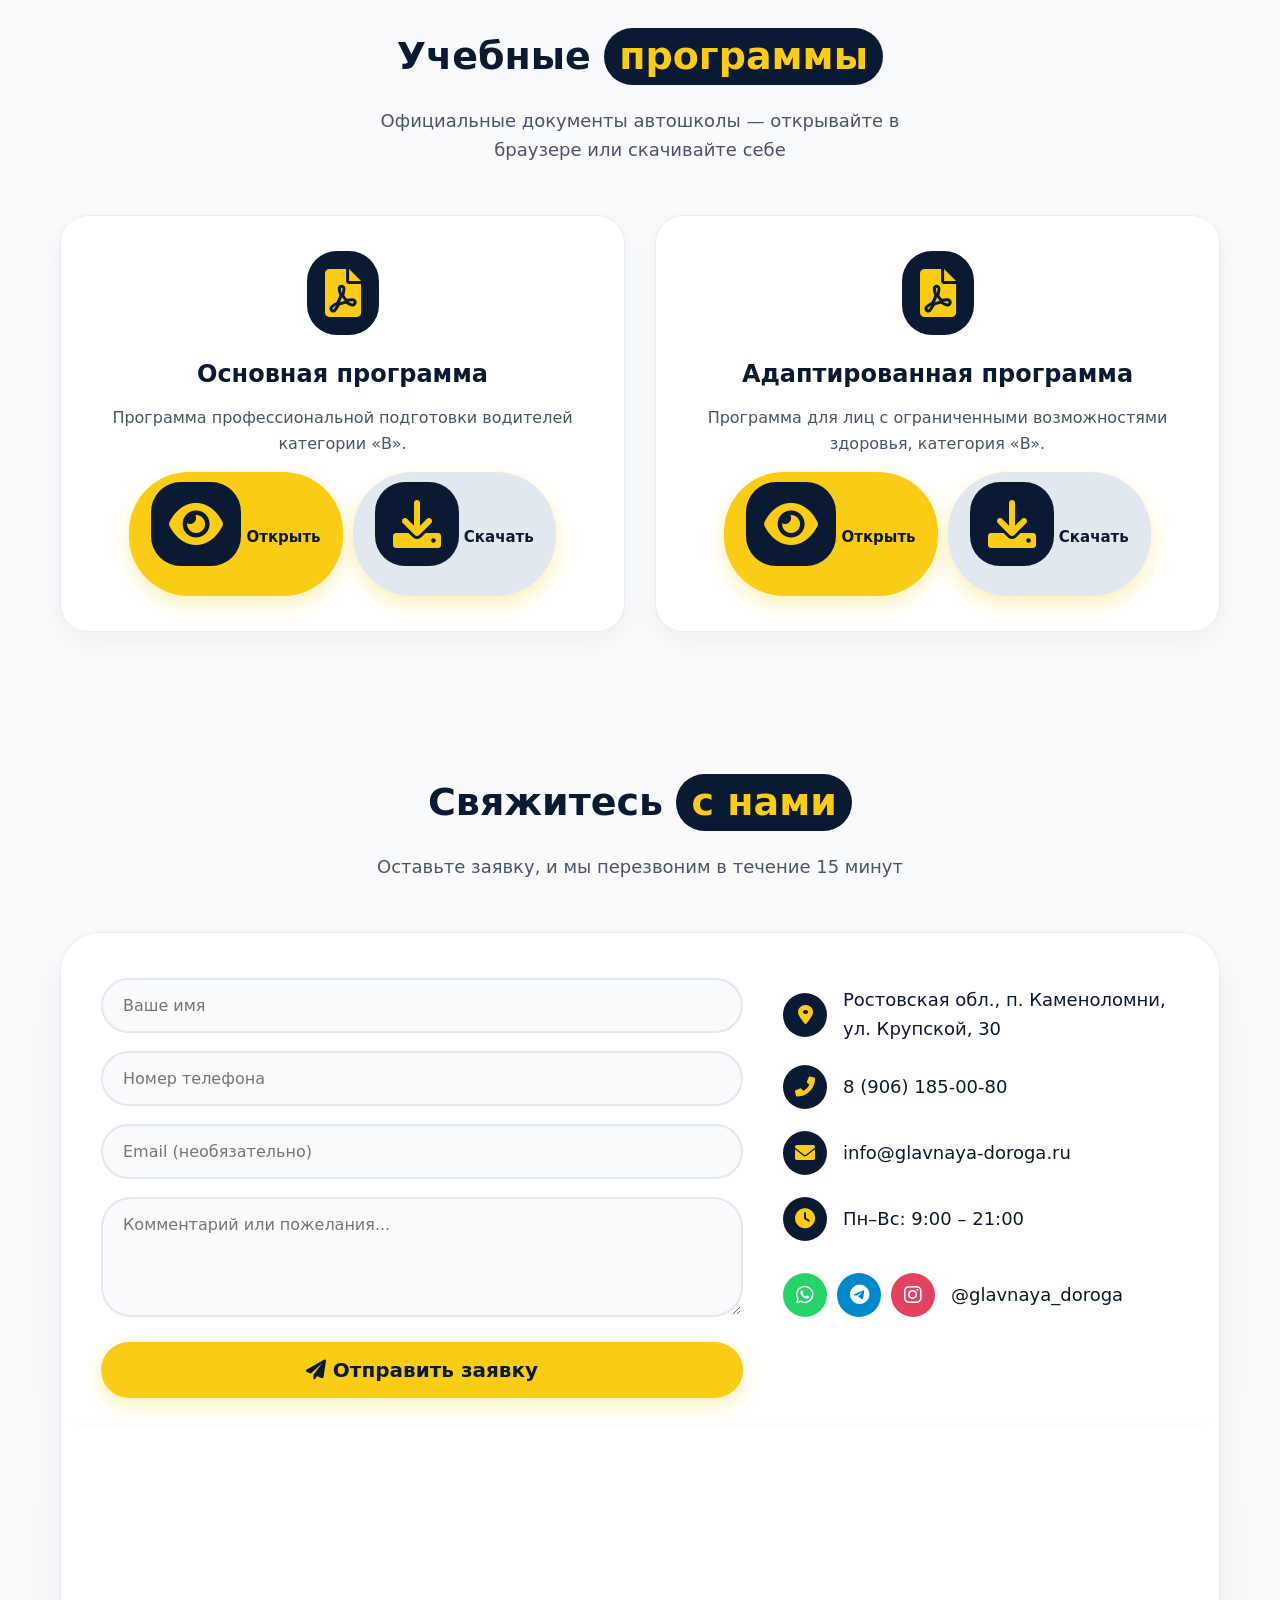
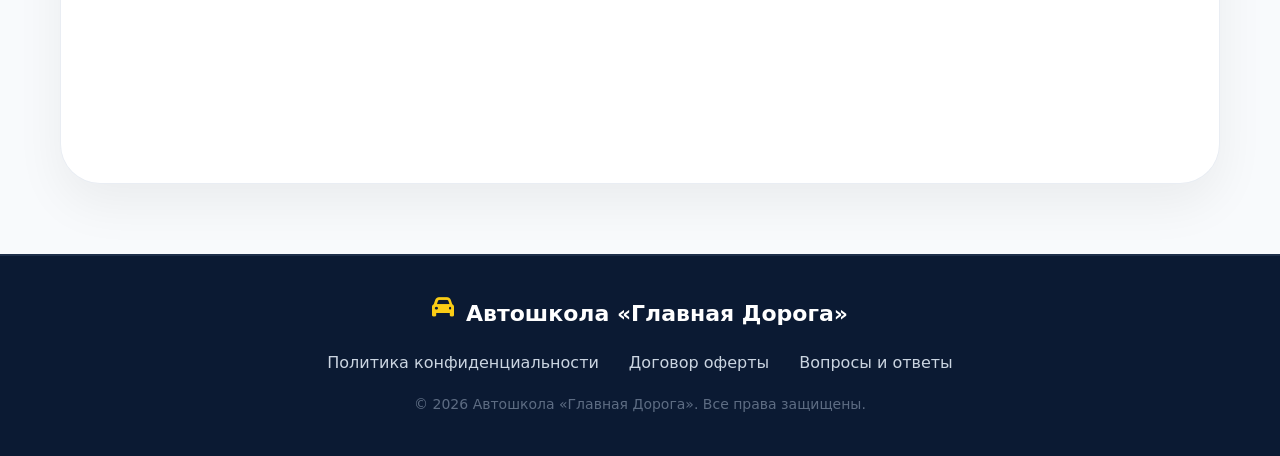
==== commit b93e1a83: "Update index.html" ====
--- a/index.html
+++ b/index.html
@@ -41,11 +41,11 @@
         <h1>Стань водителем <span>с нуля</span> за 2 месяца</h1>
         <p>Опытные инструкторы, современные автомобили и гибкий график. Начни сегодня!</p>
         <a href="#contact" class="btn"><i class="fas fa-pen"></i> Записаться на курс</a>
-        <div class="hero-stats">
+        <!-- <div class="hero-stats">
           <div><span class="number">98%</span><span class="label">сдают</span></div>
           <div><span class="number">???</span><span class="label">автомобилей в парке</span></div>
           <div><span class="number">12+</span><span class="label">лет опыта</span></div>
-        </div>
+        </div> -->
       </div>
       <div class="hero-image">
         <i class="fas fa-steering-wheel"></i>
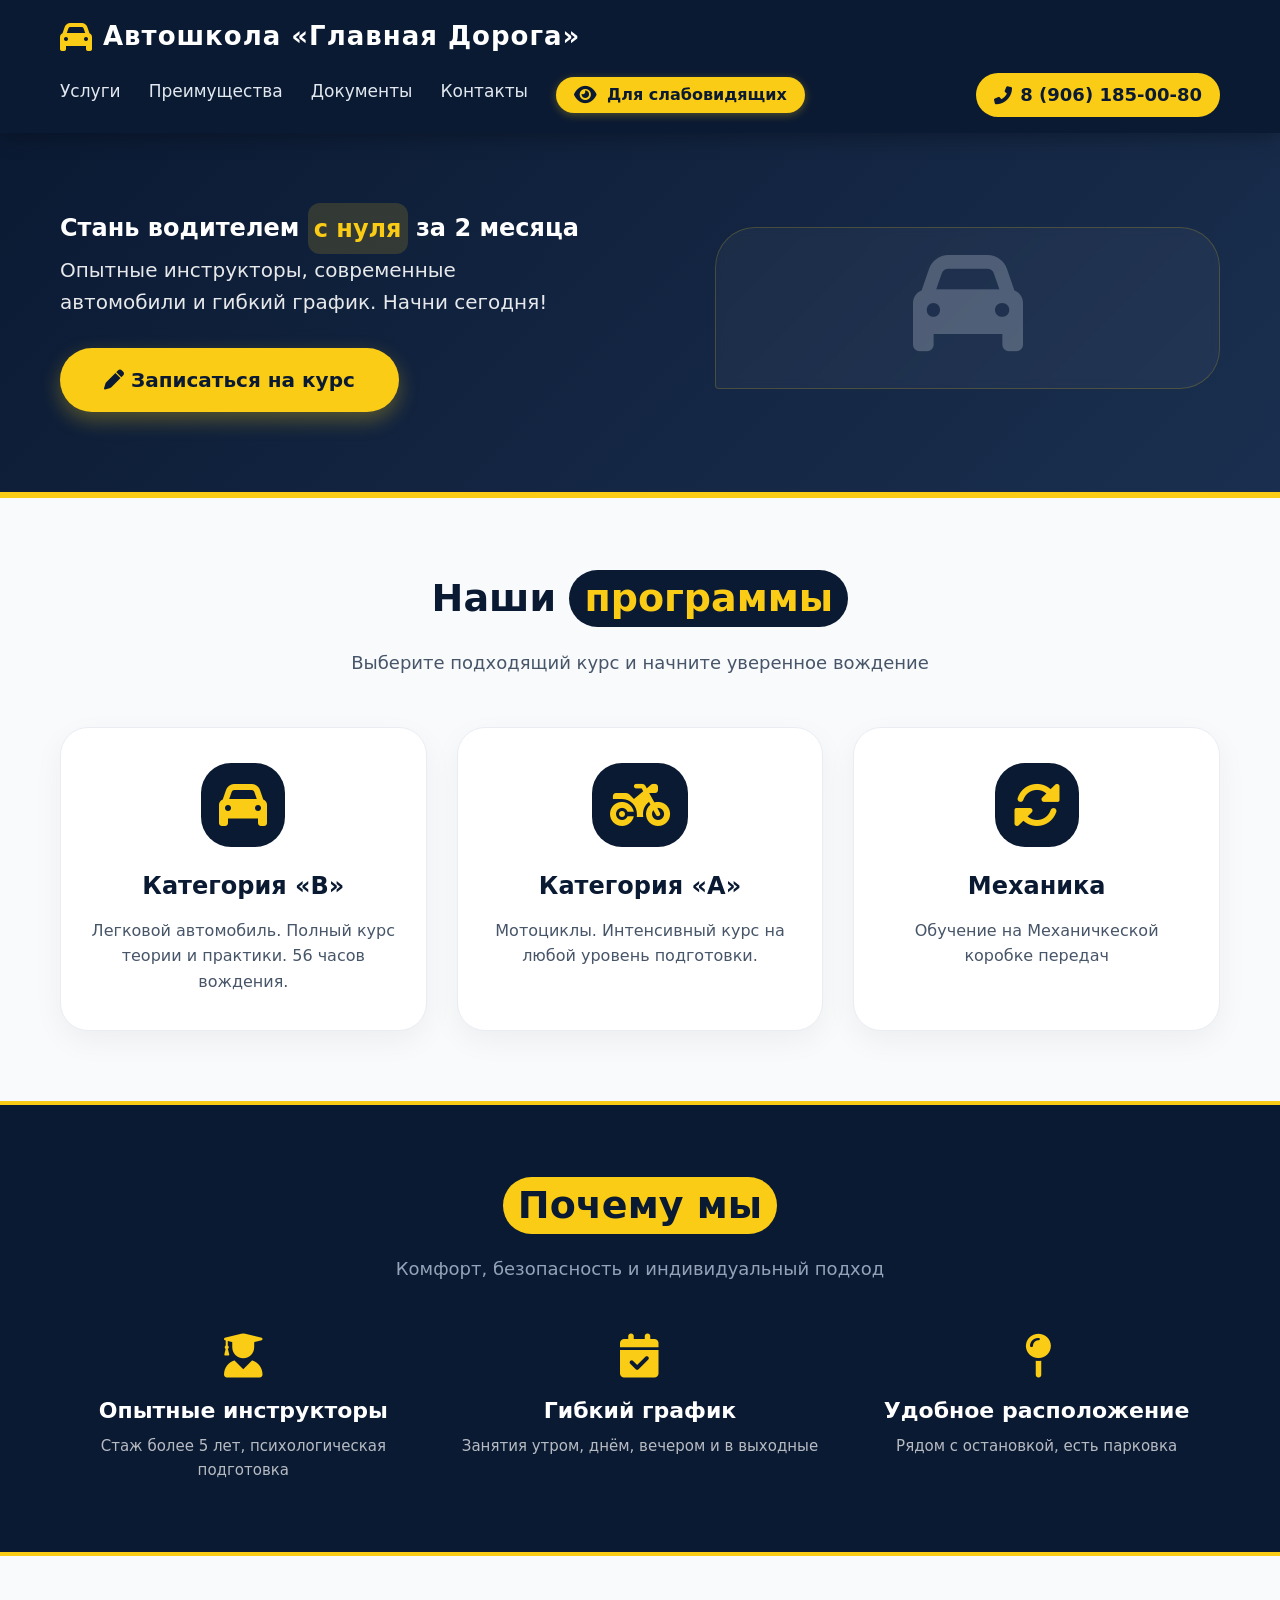
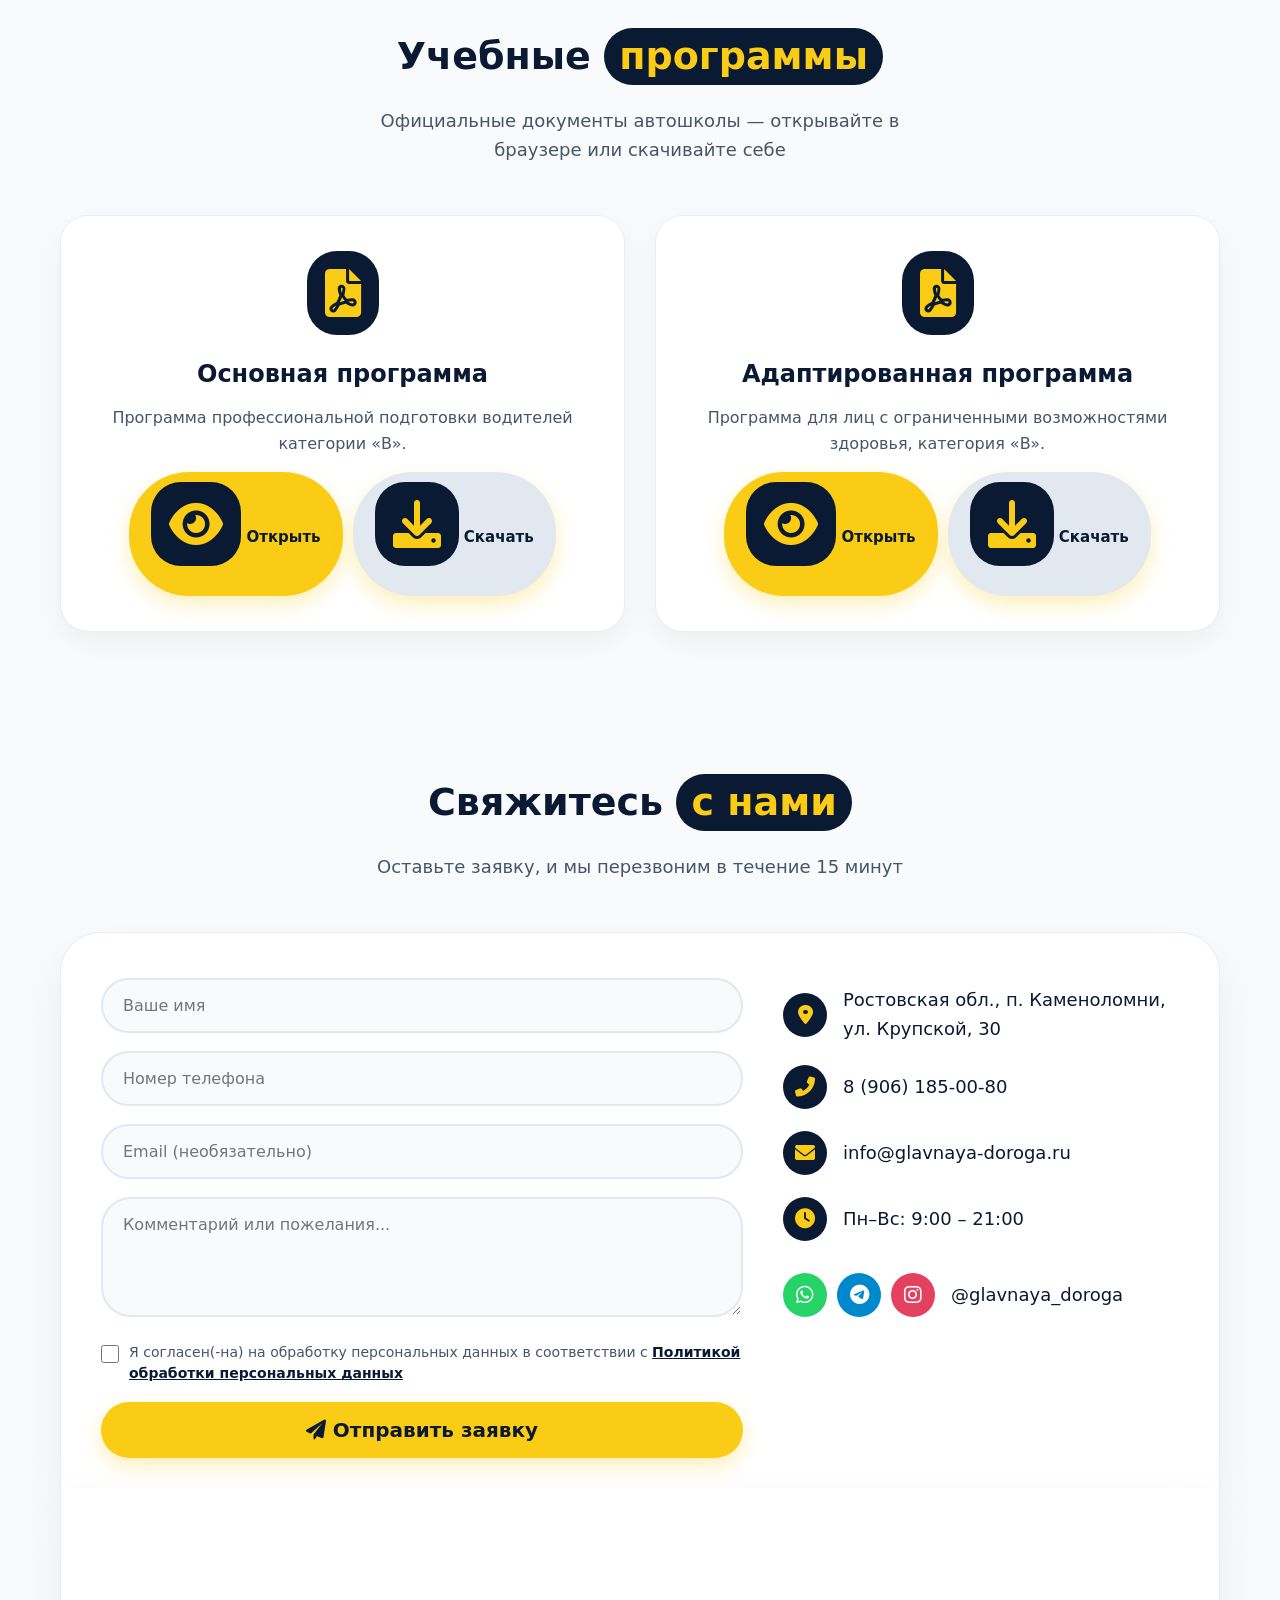
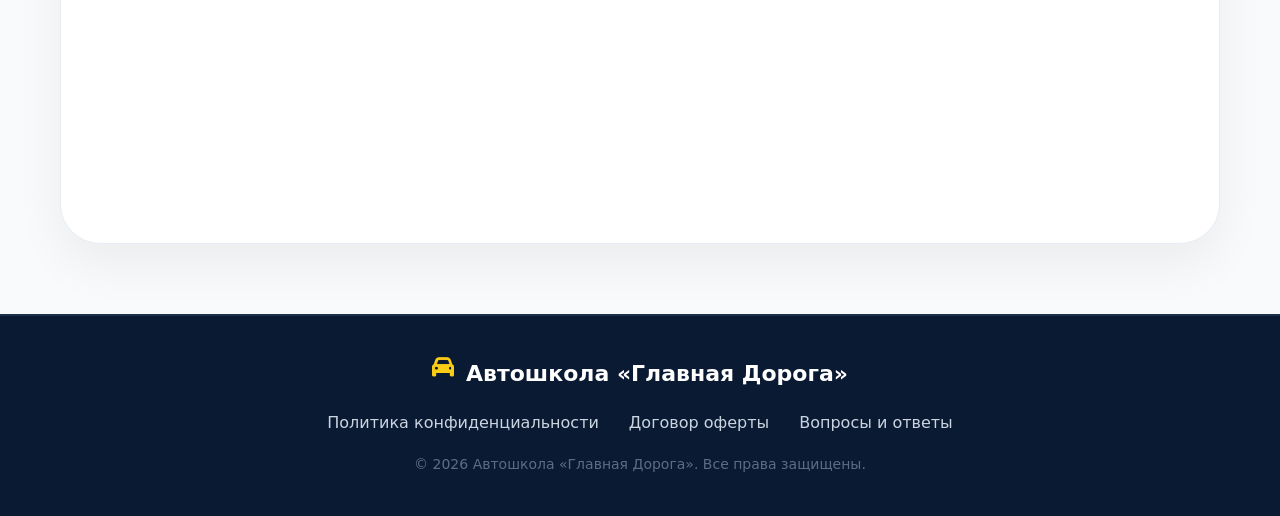
==== commit b145f87b: "Новый дизайн сайта автошколы «Главная Дорога»" ====
--- a/index.html
+++ b/index.html
@@ -141,10 +141,10 @@
           <h3>Основная программа</h3>
           <p>Программа профессиональной подготовки водителей категории «B».</p>
           <div style="display:flex; gap:10px; justify-content:center; flex-wrap:wrap; margin-top:16px;">
-            <a href="programma-osnovnaya-kat-B.pdf" target="_blank" rel="noopener" class="btn" style="font-size:15px; padding:10px 22px;">
+            <a href="programma-osnovnaya-kat-B.pdf" target="_blank" rel="noopener" class="btn" style="font-size:0.9375rem; padding:10px 22px;">
               <i class="fas fa-eye"></i> Открыть
             </a>
-            <a href="programma-osnovnaya-kat-B.pdf" download class="btn" style="font-size:15px; padding:10px 22px; background:#e2e8f0;">
+            <a href="programma-osnovnaya-kat-B.pdf" download class="btn" style="font-size:0.9375rem; padding:10px 22px; background:#e2e8f0;">
               <i class="fas fa-download"></i> Скачать
             </a>
           </div>
@@ -154,10 +154,10 @@
           <h3>Адаптированная программа</h3>
           <p>Программа для лиц с ограниченными возможностями здоровья, категория «B».</p>
           <div style="display:flex; gap:10px; justify-content:center; flex-wrap:wrap; margin-top:16px;">
-            <a href="programma-adaptirovannaya-kat-B.pdf" target="_blank" rel="noopener" class="btn" style="font-size:15px; padding:10px 22px;">
+            <a href="programma-adaptirovannaya-kat-B.pdf" target="_blank" rel="noopener" class="btn" style="font-size:0.9375rem; padding:10px 22px;">
               <i class="fas fa-eye"></i> Открыть
             </a>
-            <a href="programma-adaptirovannaya-kat-B.pdf" download class="btn" style="font-size:15px; padding:10px 22px; background:#e2e8f0;">
+            <a href="programma-adaptirovannaya-kat-B.pdf" download class="btn" style="font-size:0.9375rem; padding:10px 22px; background:#e2e8f0;">
               <i class="fas fa-download"></i> Скачать
             </a>
           </div>
@@ -179,6 +179,10 @@
             <input type="tel" placeholder="Номер телефона" required>
             <input type="email" placeholder="Email (необязательно)">
             <textarea placeholder="Комментарий или пожелания..."></textarea>
+            <label class="consent-check">
+              <input type="checkbox" required>
+              <span>Я согласен(-на) на обработку персональных данных в соответствии с <a href="privacy.html" target="_blank" rel="noopener">Политикой обработки персональных данных</a></span>
+            </label>
             <button type="submit" class="btn"><i class="fas fa-paper-plane"></i> Отправить заявку</button>
           </form>
         </div>
@@ -225,12 +229,12 @@
   <!-- ПОДВАЛ -->
   <footer>
     <div class="container">
-      <div style="display: flex; justify-content: center; gap: 12px; font-size: 22px; color: #facc15;">
+      <div style="display: flex; justify-content: center; gap: 12px; font-size: 1.375rem; color: #facc15;">
         <i class="fas fa-car"></i>
         <span style="color: white; font-weight: 600;">Автошкола «Главная Дорога»</span>
       </div>
       <div class="footer-links">
-        <a href="#">Политика конфиденциальности</a>
+        <a href="privacy.html">Политика конфиденциальности</a>
         <a href="#">Договор оферты</a>
         <a href="#">Вопросы и ответы</a>
       </div>
@@ -253,6 +257,11 @@
 
         const isVision = body.classList.contains('vision-mode');
         visionMode = isVision;
+
+        // Все размеры шрифта в CSS заданы в rem, поэтому изменение
+        // font-size у <html> масштабирует абсолютно весь текст сайта
+        document.documentElement.style.fontSize = isVision ? '140%' : '';
+
         // Меняем текст и иконку кнопки
         if (isVision) {
           visionBtn.innerHTML = '<i class="fas fa-eye-slash"></i> <span>Обычный режим</span>';
--- a/styles.css
+++ b/styles.css
@@ -67,6 +67,11 @@
   border-color: #333 !important;
 }
 
+body.vision-mode .map-container {
+  background: #2a2a2a !important;
+  border-color: #555 !important;
+}
+
 body.vision-mode .section-sub {
   color: #ccc !important;
 }
@@ -79,22 +84,12 @@
   color: #ffcc00 !important;
 }
 
-/* Увеличение шрифта в режиме для слабовидящих */
-body.vision-mode {
-  font-size: 120% !important;
-}
-
-body.vision-mode .hero-text h1 {
-  font-size: 58px !important;
-}
-
+/* Увеличение шрифта в режиме для слабовидящих:
+   все font-size в файле заданы в rem, а масштаб задаётся
+   через font-size корневого <html> (см. скрипт внизу index.html),
+   поэтому увеличивается абсолютно весь текст, а не отдельные элементы */
 body.vision-mode .btn {
-  font-size: 24px !important;
   padding: 18px 50px !important;
-}
-
-body.vision-mode .section-title {
-  font-size: 44px !important;
 }
 
 /* ===== ШАПКА ===== */
@@ -121,7 +116,7 @@
   display: flex;
   align-items: center;
   gap: 10px;
-  font-size: 26px;
+  font-size: 1.625rem;
   font-weight: 700;
   letter-spacing: 1px;
 }
@@ -143,7 +138,7 @@
   color: #e2e8f0;
   text-decoration: none;
   transition: 0.2s;
-  font-size: 17px;
+  font-size: 1.0625rem;
   border-bottom: 2px solid transparent;
   padding-bottom: 4px;
 }
@@ -161,7 +156,7 @@
   padding: 8px 18px;
   border-radius: 40px;
   font-weight: 700;
-  font-size: 16px;
+  font-size: 1rem;
   cursor: pointer;
   display: inline-flex;
   align-items: center;
@@ -186,7 +181,7 @@
   padding: 8px 18px;
   border-radius: 40px;
   font-weight: 600;
-  font-size: 18px;
+  font-size: 1.125rem;
   display: flex;
   align-items: center;
   gap: 8px;
@@ -240,7 +235,7 @@
 }
 
 .hero-text p {
-  font-size: 20px;
+  font-size: 1.25rem;
   opacity: 0.9;
   max-width: 500px;
   margin-bottom: 30px;
@@ -257,14 +252,14 @@
 }
 
 .hero-stats .number {
-  font-size: 34px;
+  font-size: 2.125rem;
   font-weight: 800;
   color: #facc15;
   display: block;
 }
 
 .hero-stats .label {
-  font-size: 15px;
+  font-size: 0.9375rem;
   opacity: 0.7;
 }
 
@@ -300,7 +295,7 @@
   padding: 16px 44px;
   border-radius: 60px;
   font-weight: 700;
-  font-size: 20px;
+  font-size: 1.25rem;
   text-decoration: none;
   transition: 0.3s;
   border: none;
@@ -320,7 +315,7 @@
 }
 
 .section-title {
-  font-size: 38px;
+  font-size: 2.375rem;
   font-weight: 700;
   text-align: center;
   margin-bottom: 20px;
@@ -329,7 +324,7 @@
 
 .section-sub {
   text-align: center;
-  font-size: 18px;
+  font-size: 1.125rem;
   color: #475569;
   max-width: 600px;
   margin: 0 auto 50px;
@@ -378,7 +373,7 @@
 }
 
 .service-card h3 {
-  font-size: 24px;
+  font-size: 1.5rem;
   margin-bottom: 12px;
 }
 
@@ -419,13 +414,13 @@
 }
 
 .benefit-item h4 {
-  font-size: 22px;
+  font-size: 1.375rem;
   margin-bottom: 6px;
 }
 
 .benefit-item p {
   opacity: 0.7;
-  font-size: 15px;
+  font-size: 0.9375rem;
 }
 
 /* ===== ОТЗЫВЫ ===== */
@@ -485,7 +480,7 @@
   padding: 16px 20px;
   border: 2px solid #e2e8f0;
   border-radius: 30px;
-  font-size: 16px;
+  font-size: 1rem;
   margin-bottom: 18px;
   transition: 0.2s;
   background: #f8fafc;
@@ -507,7 +502,7 @@
 .contact-form .btn {
   width: 100%;
   text-align: center;
-  font-size: 20px;
+  font-size: 1.25rem;
   padding: 16px;
 }
 
@@ -523,7 +518,7 @@
   display: flex;
   align-items: center;
   gap: 16px;
-  font-size: 18px;
+  font-size: 1.125rem;
 }
 
 .contact-info .info-item i {
@@ -547,6 +542,114 @@
 
 .contact-info .info-item a:hover {
   color: #facc15;
+}
+
+/* ===== СОГЛАСИЕ НА ОБРАБОТКУ ПЕРСОНАЛЬНЫХ ДАННЫХ (ФОРМА) ===== */
+.consent-check {
+  display: flex;
+  align-items: flex-start;
+  gap: 10px;
+  margin-bottom: 18px;
+  font-size: 0.875rem;
+  line-height: 1.5;
+  color: #475569;
+}
+
+.consent-check input[type="checkbox"] {
+  width: 18px;
+  height: 18px;
+  margin-top: 3px;
+  flex-shrink: 0;
+  accent-color: #facc15;
+}
+
+.consent-check a {
+  color: #0b1a33;
+  font-weight: 600;
+}
+
+.consent-check a:hover {
+  color: #facc15;
+}
+
+body.vision-mode .consent-check {
+  color: #ddd !important;
+}
+
+body.vision-mode .consent-check a {
+  color: #ffcc00 !important;
+}
+
+/* ===== СТРАНИЦА ПОЛИТИКИ ОБРАБОТКИ ПЕРСОНАЛЬНЫХ ДАННЫХ ===== */
+.back-link {
+  display: inline-flex;
+  align-items: center;
+  gap: 8px;
+  margin-bottom: 24px;
+  color: #0b1a33;
+  font-weight: 600;
+  text-decoration: none;
+}
+
+.back-link:hover {
+  color: #facc15;
+}
+
+.policy-card {
+  max-width: 860px;
+  margin: 0 auto;
+  background: white;
+  border: 1px solid #e9edf3;
+  border-radius: 28px;
+  padding: 45px 40px;
+  box-shadow: 0 10px 30px rgba(0, 0, 0, 0.05);
+  transition: background 0.2s, border-color 0.2s;
+}
+
+.policy-card .policy-meta {
+  color: #64748b;
+  font-size: 0.9375rem;
+  margin-bottom: 30px;
+}
+
+.policy-card h2 {
+  font-size: 1.375rem;
+  margin: 28px 0 12px;
+}
+
+.policy-card h2:first-of-type {
+  margin-top: 0;
+}
+
+.policy-card p,
+.policy-card li {
+  color: #334155;
+  margin-bottom: 12px;
+}
+
+.policy-card ul {
+  padding-left: 22px;
+  margin-bottom: 12px;
+}
+
+body.vision-mode .policy-card {
+  background: #2a2a2a !important;
+  border-color: #555 !important;
+  color: #f0f0f0 !important;
+}
+
+body.vision-mode .policy-card .policy-meta,
+body.vision-mode .policy-card p,
+body.vision-mode .policy-card li {
+  color: #ddd !important;
+}
+
+body.vision-mode .back-link {
+  color: #eee !important;
+}
+
+body.vision-mode .back-link:hover {
+  color: #ffcc00 !important;
 }
 
 /* ===== БЛОК С КАРТОЙ ===== */
@@ -598,7 +701,7 @@
 }
 
 .footer-copy {
-  font-size: 14px;
+  font-size: 0.875rem;
   opacity: 0.6;
 }
 
@@ -614,7 +717,7 @@
     gap: 14px 22px;
   }
   .vision-toggle {
-    font-size: 14px;
+    font-size: 0.875rem;
     padding: 6px 14px;
   }
   .phone-header {
@@ -622,7 +725,7 @@
     width: fit-content;
   }
   .hero-text h1 {
-    font-size: 34px;
+    font-size: 2.125rem;
   }
   .hero-stats {
     flex-wrap: wrap;
@@ -633,7 +736,7 @@
     font-size: 90px;
   }
   .section-title {
-    font-size: 30px;
+    font-size: 1.875rem;
   }
   .contact-wrap {
     padding: 30px 20px 20px;
@@ -641,32 +744,26 @@
   .map-container iframe {
     height: 250px;
   }
-  body.vision-mode .hero-text h1 {
-    font-size: 40px !important;
-  }
-  body.vision-mode .section-title {
-    font-size: 34px !important;
-  }
 }
 
 @media (max-width: 500px) {
   .hero-text h1 {
-    font-size: 28px;
+    font-size: 1.75rem;
   }
   .btn {
     padding: 14px 30px;
-    font-size: 17px;
+    font-size: 1.0625rem;
     width: 100%;
     text-align: center;
   }
   .nav-menu a {
-    font-size: 15px;
+    font-size: 0.9375rem;
   }
   .logo {
-    font-size: 22px;
+    font-size: 1.375rem;
   }
   .vision-toggle {
-    font-size: 13px;
+    font-size: 0.8125rem;
     padding: 6px 12px;
   }
   .vision-toggle i {
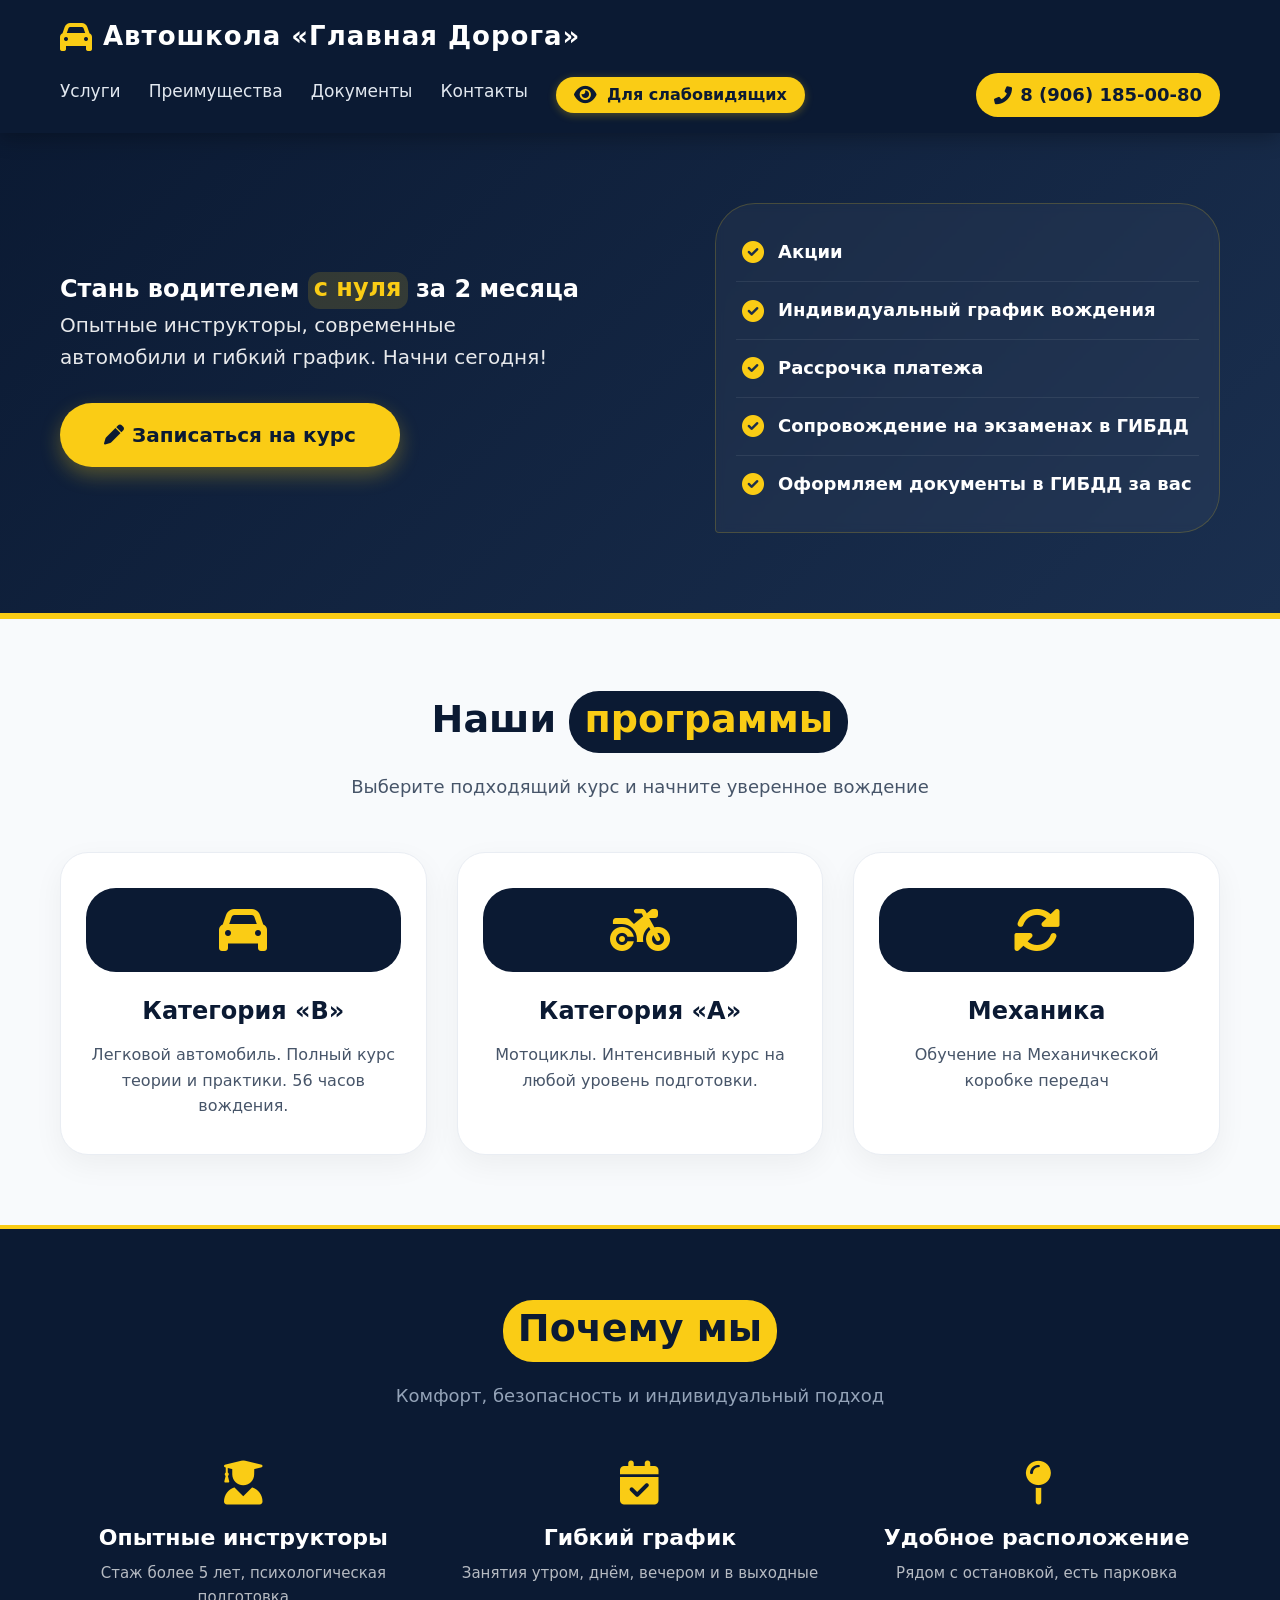
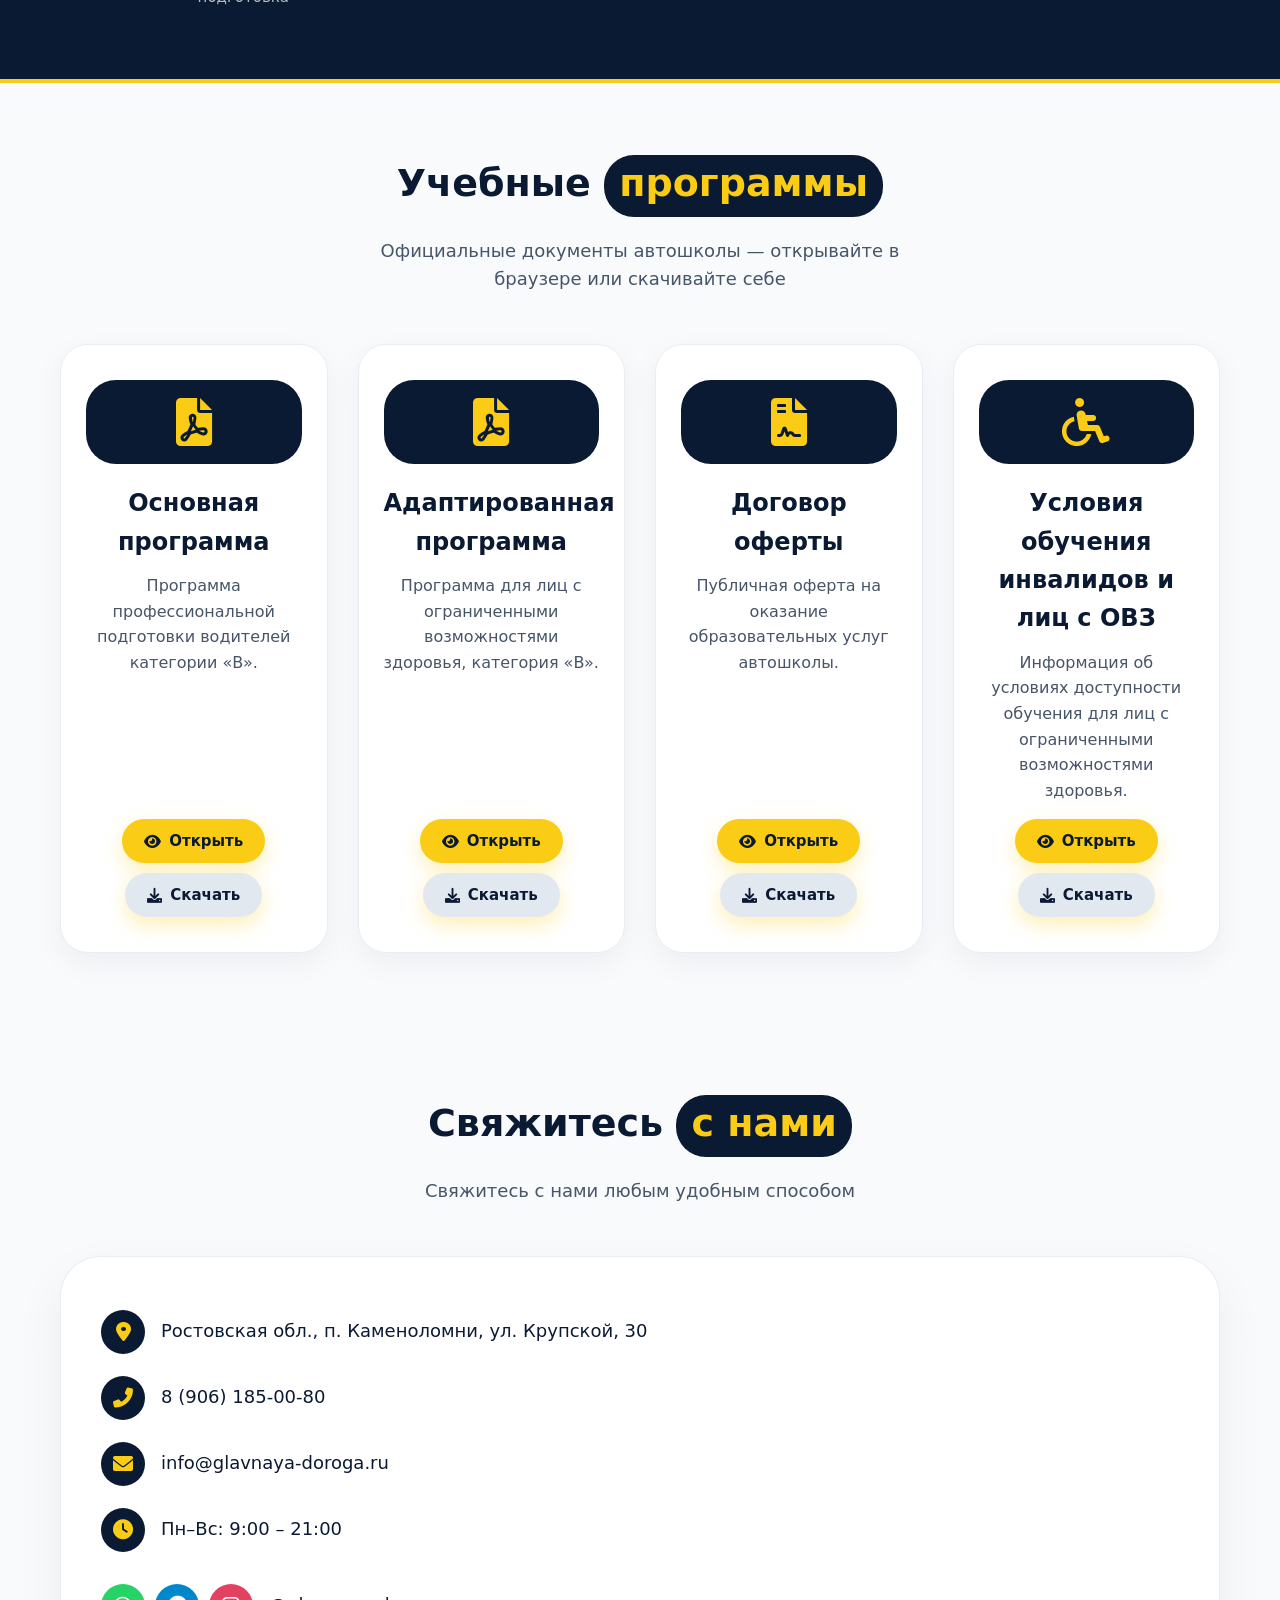
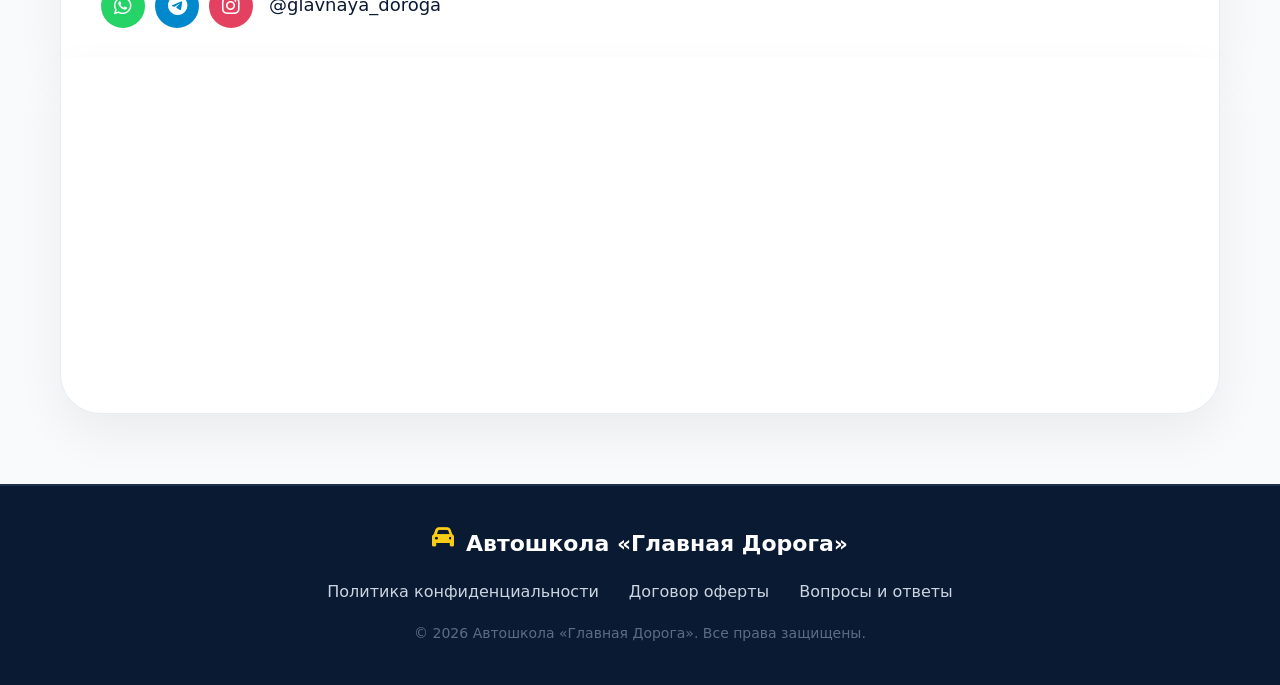
==== commit 3eda95d7: "align" ====
--- a/index.html
+++ b/index.html
@@ -48,8 +48,13 @@
         </div> -->
       </div>
       <div class="hero-image">
-        <i class="fas fa-steering-wheel"></i>
-        <i class="fas fa-car car-icon"></i>
+        <ul class="hero-features">
+          <li><i class="fas fa-check-circle"></i> Акции</li>
+          <li><i class="fas fa-check-circle"></i> Индивидуальный график вождения</li>
+          <li><i class="fas fa-check-circle"></i> Рассрочка платежа</li>
+          <li><i class="fas fa-check-circle"></i> Сопровождение на экзаменах в ГИБДД</li>
+          <li><i class="fas fa-check-circle"></i> Оформляем документы в ГИБДД за вас</li>
+        </ul>
       </div>
     </div>
   </section>
@@ -140,7 +145,7 @@
           <i class="fas fa-file-pdf"></i>
           <h3>Основная программа</h3>
           <p>Программа профессиональной подготовки водителей категории «B».</p>
-          <div style="display:flex; gap:10px; justify-content:center; flex-wrap:wrap; margin-top:16px;">
+          <div class="doc-buttons">
             <a href="programma-osnovnaya-kat-B.pdf" target="_blank" rel="noopener" class="btn" style="font-size:0.9375rem; padding:10px 22px;">
               <i class="fas fa-eye"></i> Открыть
             </a>
@@ -153,7 +158,7 @@
           <i class="fas fa-file-pdf"></i>
           <h3>Адаптированная программа</h3>
           <p>Программа для лиц с ограниченными возможностями здоровья, категория «B».</p>
-          <div style="display:flex; gap:10px; justify-content:center; flex-wrap:wrap; margin-top:16px;">
+          <div class="doc-buttons">
             <a href="programma-adaptirovannaya-kat-B.pdf" target="_blank" rel="noopener" class="btn" style="font-size:0.9375rem; padding:10px 22px;">
               <i class="fas fa-eye"></i> Открыть
             </a>
@@ -162,6 +167,32 @@
             </a>
           </div>
         </div>
+        <div class="service-card">
+          <i class="fas fa-file-contract"></i>
+          <h3>Договор оферты</h3>
+          <p>Публичная оферта на оказание образовательных услуг автошколы.</p>
+          <div class="doc-buttons">
+            <a href="dogovor.pdf" target="_blank" rel="noopener" class="btn" style="font-size:0.9375rem; padding:10px 22px;">
+              <i class="fas fa-eye"></i> Открыть
+            </a>
+            <a href="dogovor.pdf" download class="btn" style="font-size:0.9375rem; padding:10px 22px; background:#e2e8f0;">
+              <i class="fas fa-download"></i> Скачать
+            </a>
+          </div>
+        </div>
+        <div class="service-card">
+          <i class="fas fa-wheelchair"></i>
+          <h3>Условия обучения инвалидов и лиц с ОВЗ</h3>
+          <p>Информация об условиях доступности обучения для лиц с ограниченными возможностями здоровья.</p>
+          <div class="doc-buttons">
+            <a href="inval.pdf" target="_blank" rel="noopener" class="btn" style="font-size:0.9375rem; padding:10px 22px;">
+              <i class="fas fa-eye"></i> Открыть
+            </a>
+            <a href="inval.pdf" download class="btn" style="font-size:0.9375rem; padding:10px 22px; background:#e2e8f0;">
+              <i class="fas fa-download"></i> Скачать
+            </a>
+          </div>
+        </div>
       </div>
     </div>
   </section>
@@ -170,9 +201,10 @@
   <section id="contact">
     <div class="container">
       <h2 class="section-title">Свяжитесь <span>с нами</span></h2>
-      <p class="section-sub">Оставьте заявку, и мы перезвоним в течение 15 минут</p>
+      <p class="section-sub">Свяжитесь с нами любым удобным способом</p>
 
       <div class="contact-wrap">
+        <!-- ФОРМА ЗАЯВКИ — ВРЕМЕННО СКРЫТА (форма ещё никуда не отправляет данные)
         <div class="contact-form">
           <form action="#" method="post">
             <input type="text" placeholder="Ваше имя" required>
@@ -186,6 +218,7 @@
             <button type="submit" class="btn"><i class="fas fa-paper-plane"></i> Отправить заявку</button>
           </form>
         </div>
+        -->
         <div class="contact-info">
           <div class="info-item">
             <i class="fas fa-map-marker-alt"></i>
@@ -235,7 +268,7 @@
       </div>
       <div class="footer-links">
         <a href="privacy.html">Политика конфиденциальности</a>
-        <a href="#">Договор оферты</a>
+        <a href="dogovor.pdf" target="_blank" rel="noopener">Договор оферты</a>
         <a href="#">Вопросы и ответы</a>
       </div>
       <div class="footer-copy">© 2026 Автошкола «Главная Дорога». Все права защищены.</div>
--- a/styles.css
+++ b/styles.css
@@ -216,22 +216,13 @@
 }
 
 .hero-text h1 span {
-color: #facc15;
-background: rgba(250, 204, 21, 0.15);
-padding: 0 0.25em;
-border-radius: 12px;
-display: inline-block;
-line-height: 1.4;
-}
-
-/* ===== ИСПРАВЛЕННАЯ ОБВОДКА ДЛЯ ЗАГОЛОВКА ГЕРОЯ ===== */
-.hero-text h1 span {
   color: #facc15;
   background: rgba(250, 204, 21, 0.15);
-  padding: 0.05em 0.25em;
+  padding: 0.05em 0.25em 0.18em;
   border-radius: 12px;
   display: inline-block;
-  line-height: 2.0;
+  line-height: 1.3;
+  vertical-align: middle;
 }
 
 .hero-text p {
@@ -273,23 +264,37 @@
   text-align: center;
 }
 
-.hero-image i {
-  font-size: 140px;
-  color: #facc15;
-  opacity: 0.9;
-  display: block;
-  margin: 10px 0;
-}
-
-.hero-image .car-icon {
-  font-size: 110px;
-  color: #e2e8f0;
-  opacity: 0.25;
-  margin-top: -10px;
+.hero-features {
+  list-style: none;
+  width: 100%;
+  text-align: left;
+}
+
+.hero-features li {
+  display: flex;
+  align-items: center;
+  gap: 14px;
+  padding: 14px 6px;
+  font-size: 1.125rem;
+  font-weight: 600;
+  border-bottom: 1px solid rgba(255, 255, 255, 0.08);
+}
+
+.hero-features li:last-child {
+  border-bottom: none;
+}
+
+.hero-features i {
+  color: #facc15;
+  font-size: 22px;
+  flex-shrink: 0;
 }
 
 .btn {
-  display: inline-block;
+  display: inline-flex;
+  align-items: center;
+  justify-content: center;
+  gap: 8px;
   background: #facc15;
   color: #0b1a33;
   padding: 16px 44px;
@@ -334,10 +339,11 @@
 .section-title span {
   color: #facc15;
   background: #0b1a33;
-  padding: 0.05em 0.4em;
+  padding: 0.05em 0.4em 0.18em;
   border-radius: 30px;
   display: inline-block;
   line-height: 1.4;
+  vertical-align: middle;
 }
 
 /* ===== УСЛУГИ ===== */
@@ -348,6 +354,8 @@
 }
 
 .service-card {
+  display: flex;
+  flex-direction: column;
   background: white;
   padding: 35px 25px;
   border-radius: 28px;
@@ -363,7 +371,7 @@
   border-color: #facc15;
 }
 
-.service-card i {
+.service-card > i {
   font-size: 48px;
   color: #facc15;
   background: #0b1a33;
@@ -379,6 +387,15 @@
 
 .service-card p {
   color: #475569;
+}
+
+.doc-buttons {
+  display: flex;
+  gap: 10px;
+  justify-content: center;
+  flex-wrap: wrap;
+  margin-top: auto;
+  padding-top: 16px;
 }
 
 /* ===== ПРЕИМУЩЕСТВА ===== */
@@ -394,10 +411,11 @@
 .benefits .section-title span {
   background: #facc15;
   color: #0b1a33;
-  padding: 0.05em 0.4em;
+  padding: 0.05em 0.4em 0.18em;
   border-radius: 30px;
   display: inline-block;
   line-height: 1.4;
+  vertical-align: middle;
 }
 
 .benefits-grid {
@@ -732,9 +750,6 @@
     gap: 20px;
     justify-content: center;
   }
-  .hero-image i {
-    font-size: 90px;
-  }
   .section-title {
     font-size: 1.875rem;
   }
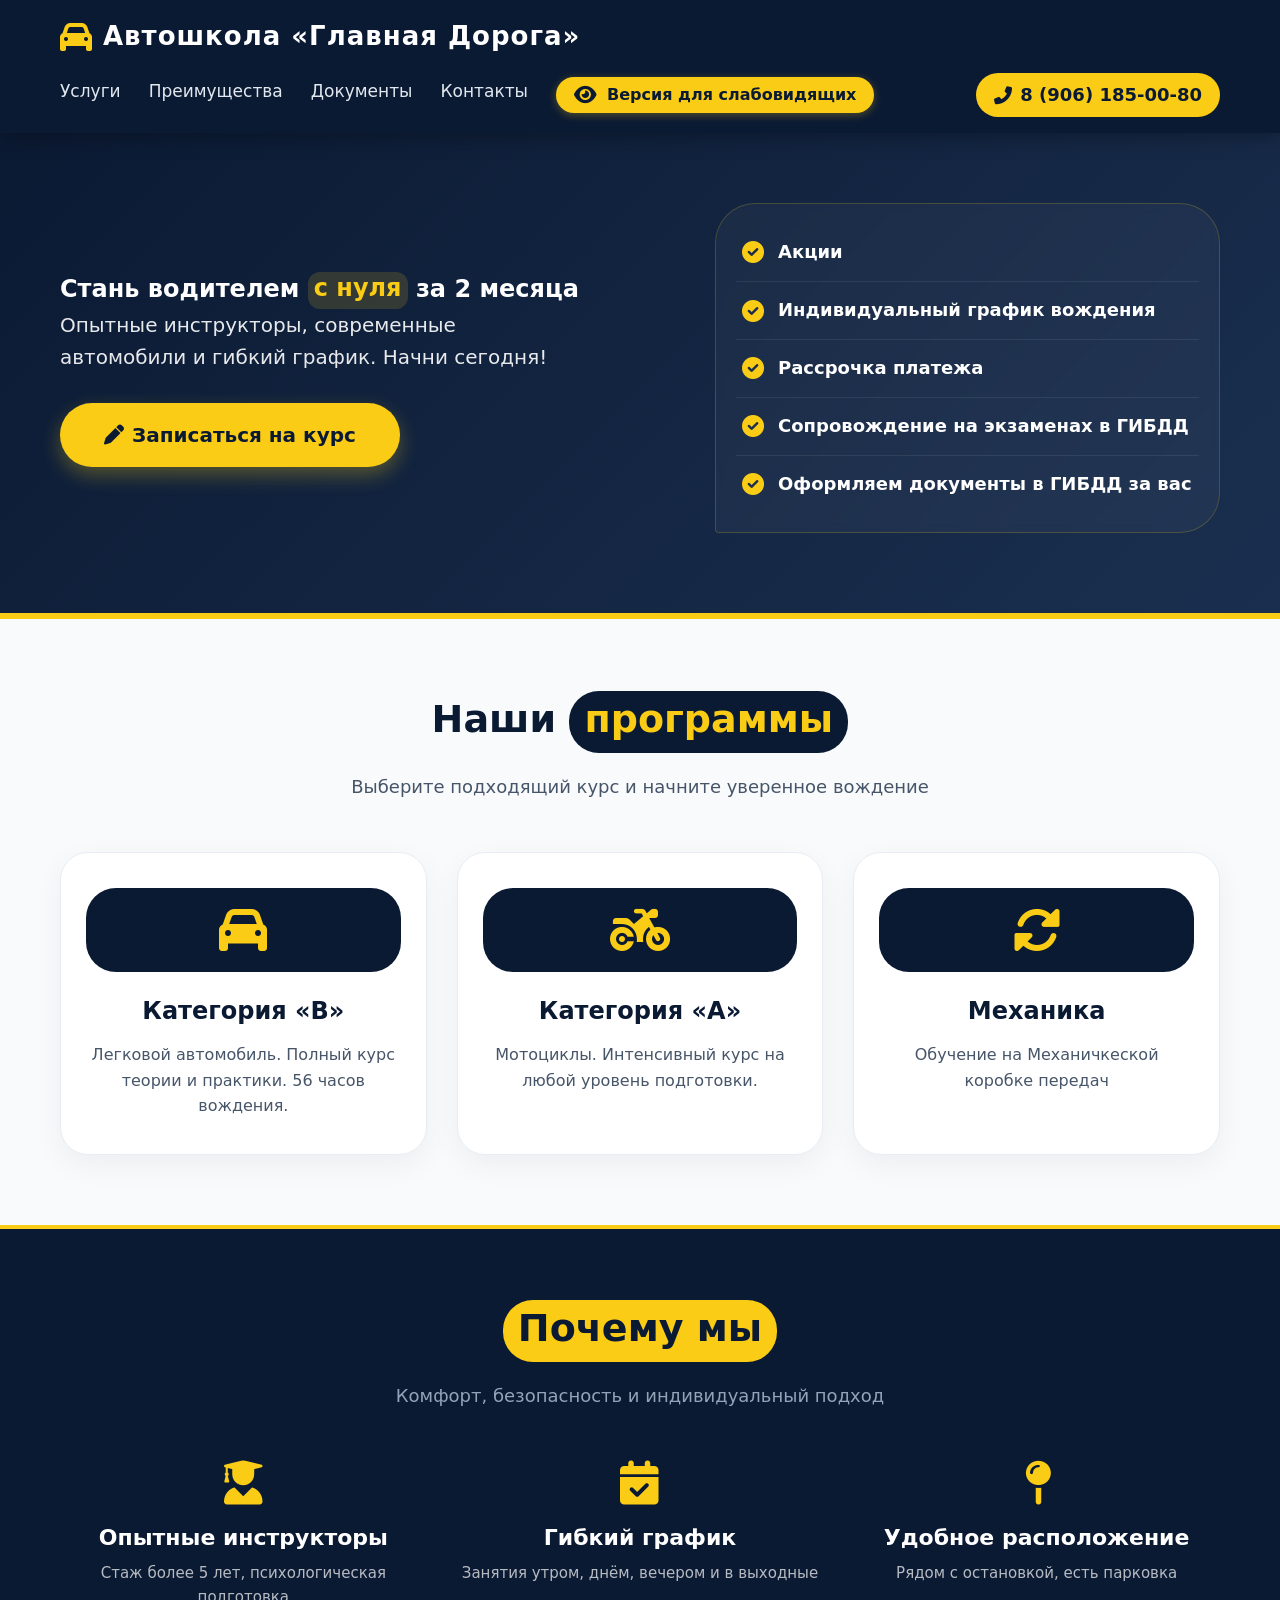
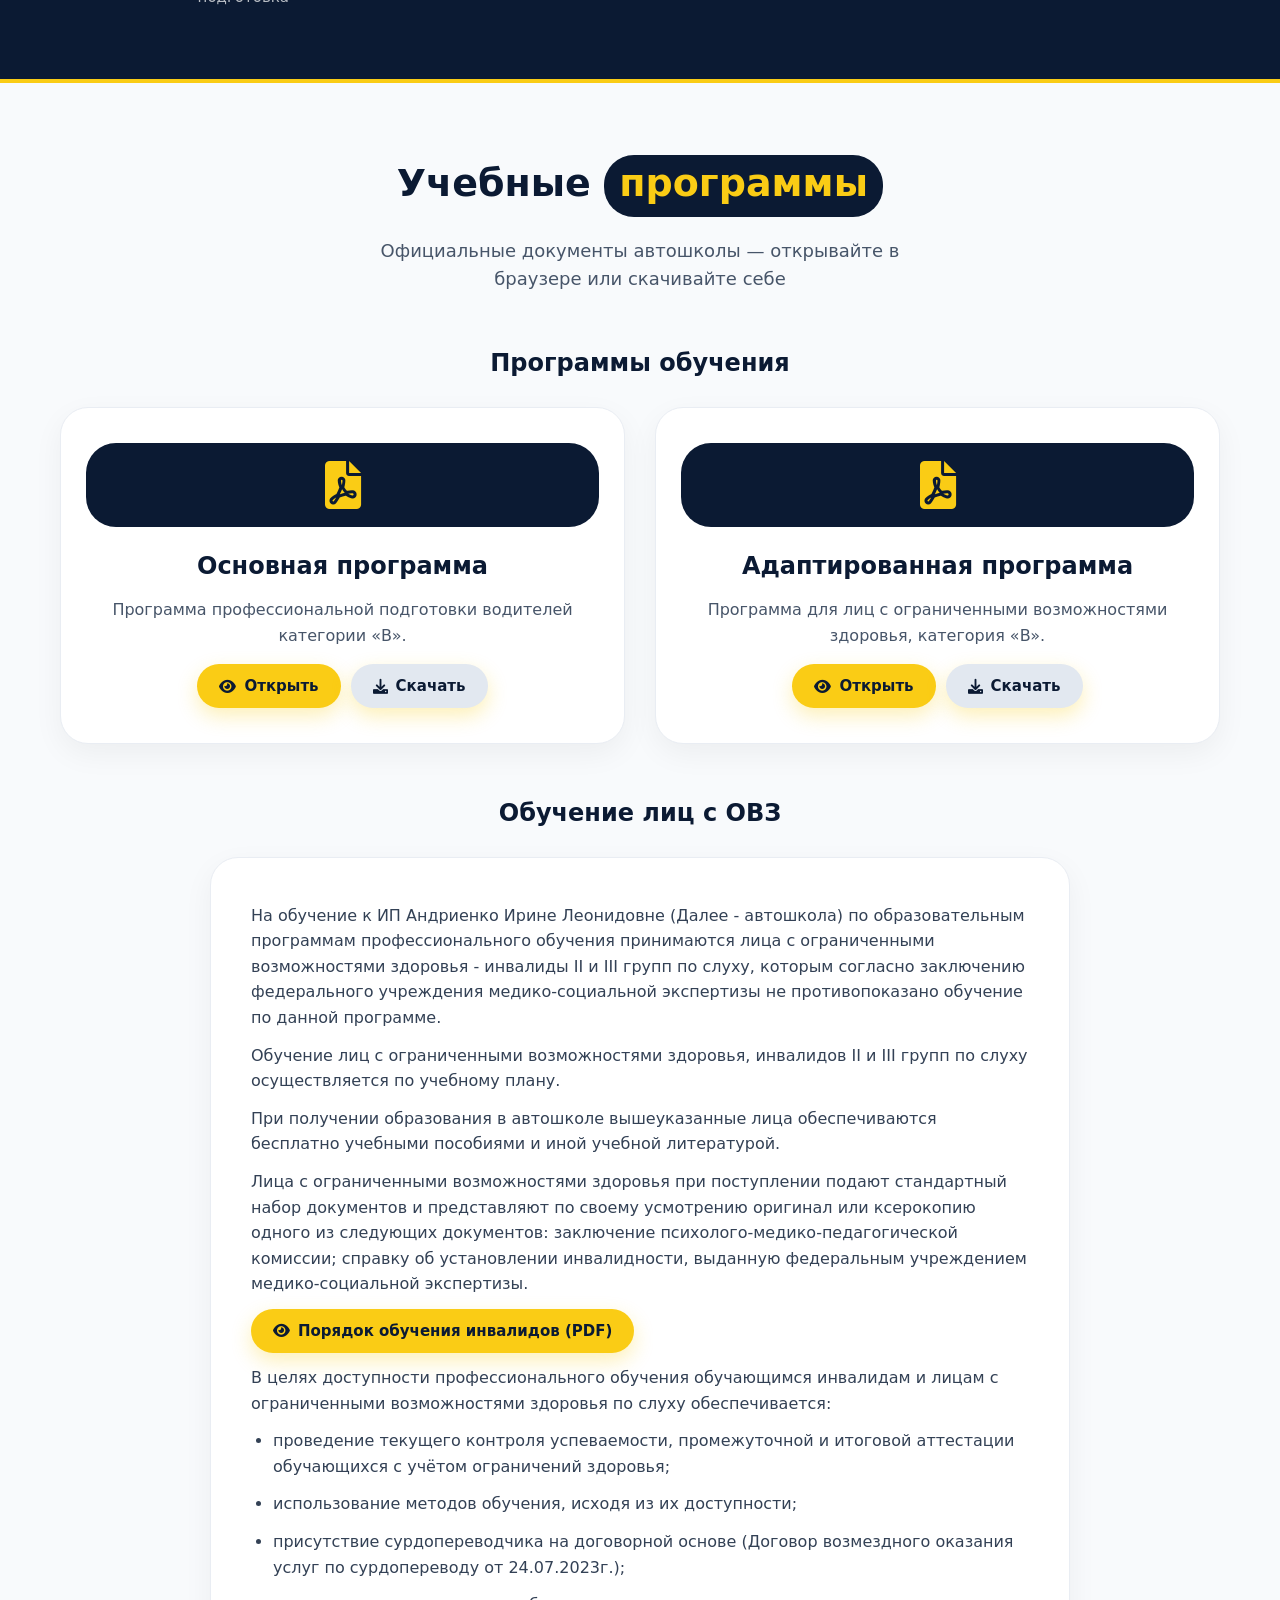
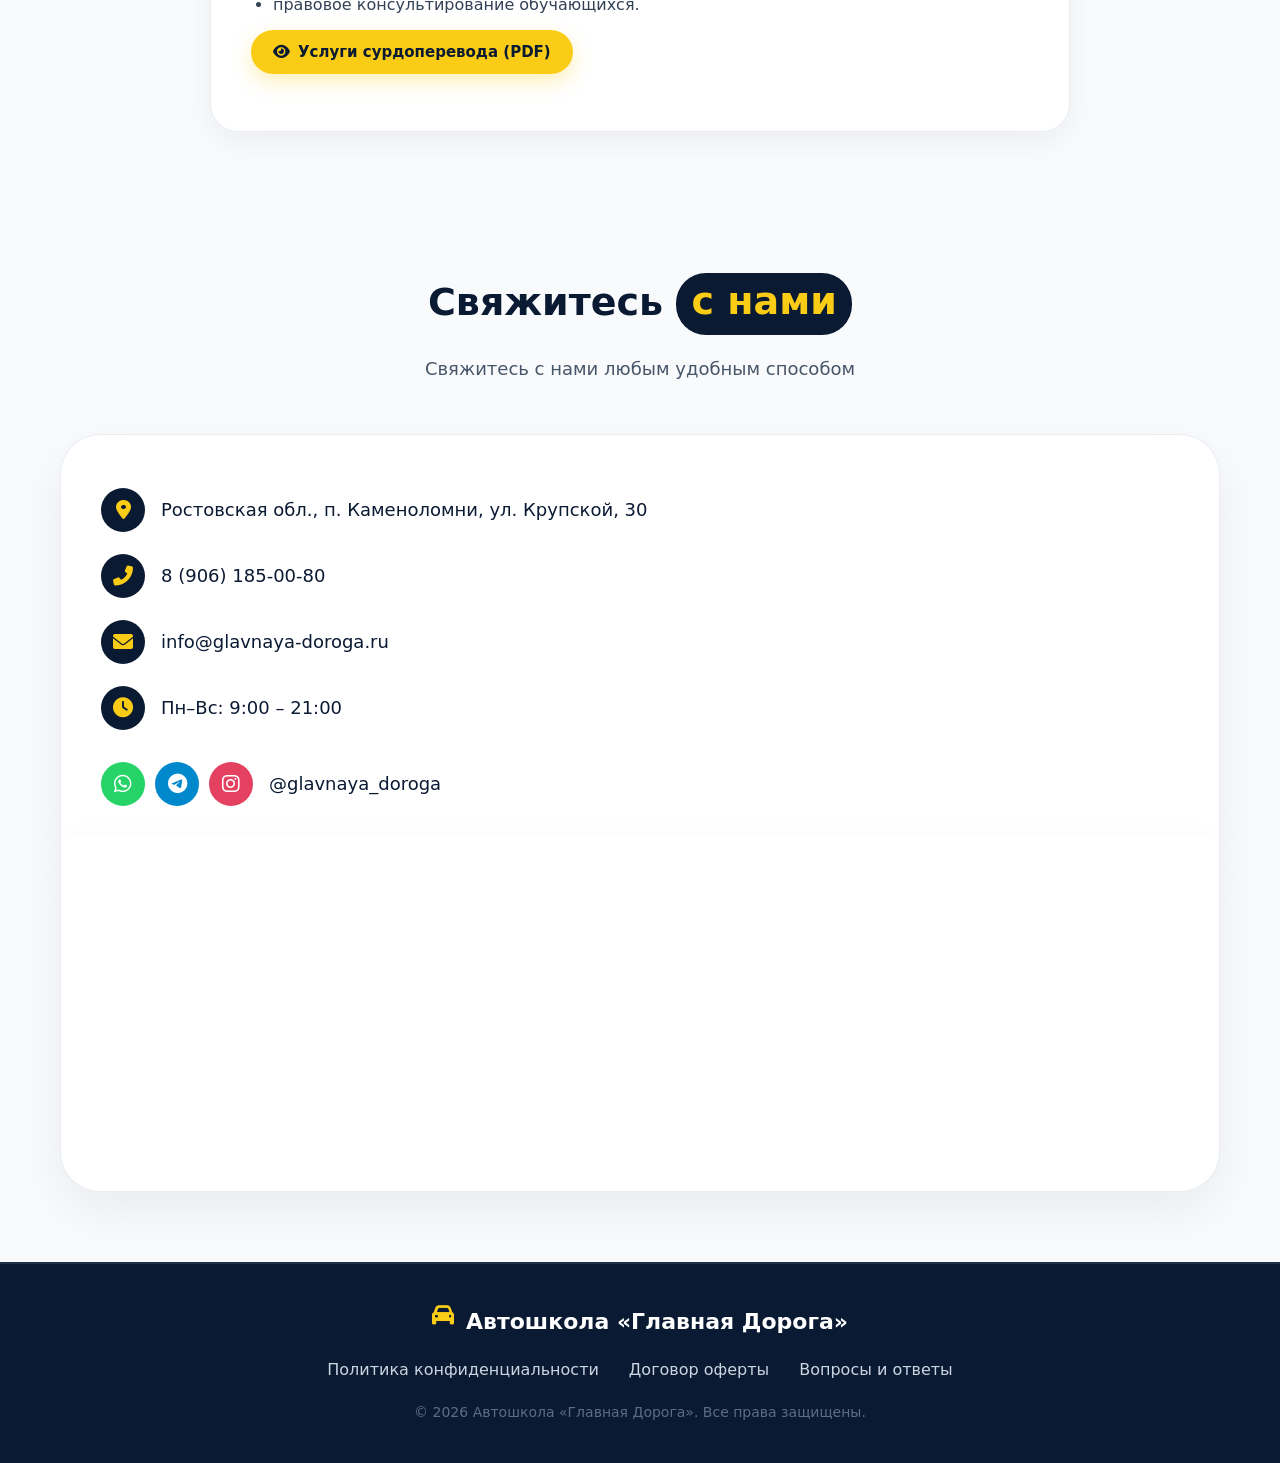
==== commit 35dc74d7: "font-size for blind. And anybutton for blind." ====
--- a/index.html
+++ b/index.html
@@ -3,12 +3,90 @@
 <head>
   <meta charset="UTF-8">
   <meta name="viewport" content="width=device-width, initial-scale=1.0, maximum-scale=5.0">
-  <title>Автошкола «Главная Дорога» — обучение вождению</title>
+  <title>Автошкола «Главная Дорога» — обучение вождению в Каменоломнях и Шахтах</title>
+  <meta name="description" content="Автошкола «Главная Дорога» в п. Каменоломни (рядом с г. Шахты, Ростовская область) — обучение вождению категорий A и B. Опытные инструкторы, гибкий график, рассрочка платежа.">
+  <meta name="keywords" content="автошкола каменоломни, автошкола шахты, обучение вождению каменоломни, права категории B каменоломни, автошкола ростовская область">
+  <link rel="canonical" href="https://kam-gdoroga.ru/">
+
+  <!-- Open Graph -->
+  <meta property="og:type" content="website">
+  <meta property="og:locale" content="ru_RU">
+  <meta property="og:title" content="Автошкола «Главная Дорога» — обучение вождению в Каменоломнях и Шахтах">
+  <meta property="og:description" content="Обучение вождению категорий A и B в п. Каменоломни, рядом с г. Шахты. Опытные инструкторы, гибкий график, рассрочка платежа.">
+  <meta property="og:url" content="https://kam-gdoroga.ru/">
+
+  <link rel="icon" type="image/svg+xml" href="favicon.svg">
+
   <!-- Font Awesome для иконок -->
   <link rel="stylesheet" href="https://cdnjs.cloudflare.com/ajax/libs/font-awesome/6.0.0-beta3/css/all.min.css">
   <link rel="stylesheet" href="styles.css">
+
+  <script type="application/ld+json">
+  {
+    "@context": "https://schema.org",
+    "@type": "LocalBusiness",
+    "name": "Автошкола «Главная Дорога»",
+    "image": "https://kam-gdoroga.ru/favicon.svg",
+    "url": "https://kam-gdoroga.ru/",
+    "telephone": "+7-906-185-00-80",
+    "email": "info@glavnaya-doroga.ru",
+    "address": {
+      "@type": "PostalAddress",
+      "streetAddress": "ул. Крупской, 30",
+      "addressLocality": "п. Каменоломни",
+      "addressRegion": "Ростовская область",
+      "addressCountry": "RU"
+    },
+    "areaServed": ["Каменоломни", "Шахты", "Ростовская область"],
+    "openingHours": "Mo-Su 09:00-21:00"
+  }
+  </script>
 </head>
 <body>
+
+  <!-- ПАНЕЛЬ ВЕРСИИ ДЛЯ СЛАБОВИДЯЩИХ -->
+  <div id="a11y-bar" role="region" aria-label="Настройки версии для слабовидящих">
+    <div class="a11y-row">
+      <span class="a11y-label">Шрифт:</span>
+      <button type="button" class="a11y-btn" data-group="font" data-value="1" title="Обычный шрифт" aria-label="Обычный размер шрифта"><span style="font-size:14px;">A</span></button>
+      <button type="button" class="a11y-btn" data-group="font" data-value="2" title="Крупный шрифт" aria-label="Крупный размер шрифта"><span style="font-size:22px;">A</span></button>
+      <button type="button" class="a11y-btn" data-group="font" data-value="3" title="Очень крупный шрифт" aria-label="Очень крупный размер шрифта"><span style="font-size:30px;">A</span></button>
+
+      <span class="a11y-label">Цвет:</span>
+      <button type="button" class="a11y-btn" data-group="color" data-value="1" style="background:#fff;color:#000;" title="Чёрным по белому">Ц</button>
+      <button type="button" class="a11y-btn" data-group="color" data-value="2" style="background:#000;color:#fff;" title="Белым по чёрному">Ц</button>
+      <button type="button" class="a11y-btn" data-group="color" data-value="3" style="background:#e6f3ff;color:#063462;" title="Тёмно-синим по голубому">Ц</button>
+      <button type="button" class="a11y-btn" data-group="color" data-value="4" style="background:#fffcf0;color:#59422e;" title="Коричневым по бежевому">Ц</button>
+      <button type="button" class="a11y-btn" data-group="color" data-value="5" style="background:#2a1d10;color:#a9dd38;" title="Зелёным по тёмно-коричневому">Ц</button>
+
+      <button type="button" id="a11y-images-toggle" class="a11y-btn" title="Показать/скрыть изображения и иконки" aria-label="Показать или скрыть изображения и иконки"><i class="fas fa-image"></i></button>
+      <button type="button" id="a11y-extra-toggle" class="a11y-btn" title="Дополнительные настройки" aria-controls="a11y-extra" aria-expanded="false"><i class="fas fa-sliders-h"></i> Ещё настройки</button>
+      <button type="button" id="a11y-reset" class="a11y-btn" title="Вернуть параметры по умолчанию"><i class="fas fa-undo"></i> Обычная версия</button>
+      <button type="button" id="a11y-close" class="a11y-btn" aria-label="Закрыть панель"><i class="fas fa-times"></i></button>
+    </div>
+
+    <div id="a11y-extra">
+      <div class="a11y-row">
+        <span class="a11y-label">Шрифт:</span>
+        <button type="button" class="a11y-btn" data-group="fontfamily" data-value="1">Arial</button>
+        <button type="button" class="a11y-btn" data-group="fontfamily" data-value="2">Times</button>
+      </div>
+      <div class="a11y-row">
+        <span class="a11y-label">Межбуквенный интервал:</span>
+        <button type="button" class="a11y-btn" data-group="spacing" data-value="1">Стандартный</button>
+        <button type="button" class="a11y-btn" data-group="spacing" data-value="2">Средний</button>
+        <button type="button" class="a11y-btn" data-group="spacing" data-value="3">Большой</button>
+      </div>
+      <div class="a11y-row">
+        <span class="a11y-label">Межстрочный интервал:</span>
+        <button type="button" class="a11y-btn" data-group="lineheight" data-value="1">Стандартный</button>
+        <button type="button" class="a11y-btn" data-group="lineheight" data-value="2">Полуторный</button>
+        <button type="button" class="a11y-btn" data-group="lineheight" data-value="3">Двойной</button>
+      </div>
+    </div>
+  </div>
+
+  <div id="site-content">
 
   <!-- ШАПКА -->
   <header>
@@ -24,8 +102,8 @@
         <a href="#documents">Документы</a>
         <a href="#contact">Контакты</a>
         <!-- КНОПКА ДЛЯ СЛАБОВИДЯЩИХ -->
-        <button class="vision-toggle" id="visionToggle" aria-label="Включить режим для слабовидящих">
-          <i class="fas fa-eye"></i> <span>Для слабовидящих</span>
+        <button class="vision-toggle" id="visionToggle" aria-haspopup="true" aria-controls="a11y-bar" aria-expanded="false">
+          <i class="fas fa-eye"></i> <span>Версия для слабовидящих</span>
         </button>
       </nav>
       <a href="tel:+79061850080" class="phone-header">
@@ -140,6 +218,9 @@
     <div class="container">
       <h2 class="section-title">Учебные <span>программы</span></h2>
       <p class="section-sub">Официальные документы автошколы — открывайте в браузере или скачивайте себе</p>
+
+      <!-- БЛОК 1: ПРОГРАММЫ ОБУЧЕНИЯ -->
+      <h3 class="subsection-title">Программы обучения</h3>
       <div class="services-grid">
         <div class="service-card">
           <i class="fas fa-file-pdf"></i>
@@ -167,32 +248,32 @@
             </a>
           </div>
         </div>
-        <div class="service-card">
-          <i class="fas fa-file-contract"></i>
-          <h3>Договор оферты</h3>
-          <p>Публичная оферта на оказание образовательных услуг автошколы.</p>
-          <div class="doc-buttons">
-            <a href="dogovor.pdf" target="_blank" rel="noopener" class="btn" style="font-size:0.9375rem; padding:10px 22px;">
-              <i class="fas fa-eye"></i> Открыть
-            </a>
-            <a href="dogovor.pdf" download class="btn" style="font-size:0.9375rem; padding:10px 22px; background:#e2e8f0;">
-              <i class="fas fa-download"></i> Скачать
-            </a>
-          </div>
-        </div>
-        <div class="service-card">
-          <i class="fas fa-wheelchair"></i>
-          <h3>Условия обучения инвалидов и лиц с ОВЗ</h3>
-          <p>Информация об условиях доступности обучения для лиц с ограниченными возможностями здоровья.</p>
-          <div class="doc-buttons">
-            <a href="inval.pdf" target="_blank" rel="noopener" class="btn" style="font-size:0.9375rem; padding:10px 22px;">
-              <i class="fas fa-eye"></i> Открыть
-            </a>
-            <a href="inval.pdf" download class="btn" style="font-size:0.9375rem; padding:10px 22px; background:#e2e8f0;">
-              <i class="fas fa-download"></i> Скачать
-            </a>
-          </div>
-        </div>
+      </div>
+
+      <!-- БЛОК 2: ОБУЧЕНИЕ ЛИЦ С ОВЗ -->
+      <h3 class="subsection-title">Обучение лиц с ОВЗ</h3>
+      <div class="policy-card" style="text-align:left; margin-bottom:0;">
+        <p>На обучение к ИП Андриенко Ирине Леонидовне (Далее - автошкола) по образовательным программам профессионального обучения принимаются лица с ограниченными возможностями здоровья - инвалиды II и III групп по слуху, которым согласно заключению федерального учреждения медико-социальной экспертизы не противопоказано обучение по данной программе.</p>
+        <p>Обучение лиц с ограниченными возможностями здоровья, инвалидов II и III групп по слуху осуществляется по учебному плану.</p>
+        <p>При получении образования в автошколе вышеуказанные лица обеспечиваются бесплатно учебными пособиями и иной учебной литературой.</p>
+        <p>Лица с ограниченными возможностями здоровья при поступлении подают стандартный набор документов и представляют по своему усмотрению оригинал или ксерокопию одного из следующих документов: заключение психолого-медико-педагогической комиссии; справку об установлении инвалидности, выданную федеральным учреждением медико-социальной экспертизы.</p>
+        <p>
+          <a href="inval.pdf" target="_blank" rel="noopener" class="btn" style="font-size:0.9375rem; padding:10px 22px;">
+            <i class="fas fa-eye"></i> Порядок обучения инвалидов (PDF)
+          </a>
+        </p>
+        <p>В целях доступности профессионального обучения обучающимся инвалидам и лицам с ограниченными возможностями здоровья по слуху обеспечивается:</p>
+        <ul>
+          <li>проведение текущего контроля успеваемости, промежуточной и итоговой аттестации обучающихся с учётом ограничений здоровья;</li>
+          <li>использование методов обучения, исходя из их доступности;</li>
+          <li>присутствие сурдопереводчика на договорной основе (Договор возмездного оказания услуг по сурдопереводу от 24.07.2023г.);</li>
+          <li>правовое консультирование обучающихся.</li>
+        </ul>
+        <p>
+          <a href="dogovor.pdf" target="_blank" rel="noopener" class="btn" style="font-size:0.9375rem; padding:10px 22px;">
+            <i class="fas fa-eye"></i> Услуги сурдоперевода (PDF)
+          </a>
+        </p>
       </div>
     </div>
   </section>
@@ -268,42 +349,17 @@
       </div>
       <div class="footer-links">
         <a href="privacy.html">Политика конфиденциальности</a>
-        <a href="dogovor.pdf" target="_blank" rel="noopener">Договор оферты</a>
+        <a href="#">Договор оферты</a>
         <a href="#">Вопросы и ответы</a>
       </div>
       <div class="footer-copy">© 2026 Автошкола «Главная Дорога». Все права защищены.</div>
     </div>
   </footer>
 
-  <!-- ===== СКРИПТ ДЛЯ КНОПКИ СЛАБОВИДЯЩИХ ===== -->
-  <script>
-    (function() {
-      const visionBtn = document.getElementById('visionToggle');
-      const body = document.body;
-
-      // Храним состояние в памяти на время сессии
-      // (localStorage здесь не используется — см. пояснение под сайтом)
-      let visionMode = false;
-
-      visionBtn.addEventListener('click', function() {
-        body.classList.toggle('vision-mode');
-
-        const isVision = body.classList.contains('vision-mode');
-        visionMode = isVision;
-
-        // Все размеры шрифта в CSS заданы в rem, поэтому изменение
-        // font-size у <html> масштабирует абсолютно весь текст сайта
-        document.documentElement.style.fontSize = isVision ? '140%' : '';
-
-        // Меняем текст и иконку кнопки
-        if (isVision) {
-          visionBtn.innerHTML = '<i class="fas fa-eye-slash"></i> <span>Обычный режим</span>';
-        } else {
-          visionBtn.innerHTML = '<i class="fas fa-eye"></i> <span>Для слабовидящих</span>';
-        }
-      });
-    })();
-  </script>
+  </div>
+  <!-- /#site-content -->
+
+  <script src="script.js"></script>
 
 </body>
 </html>
--- a/styles.css
+++ b/styles.css
@@ -19,77 +19,155 @@
   padding: 0 20px;
 }
 
-/* ===== РЕЖИМ ДЛЯ СЛАБОВИДЯЩИХ (ОВЕРРАЙДЫ) ===== */
-body.vision-mode {
-  background: #1a1a1a !important;
-  color: #f0f0f0 !important;
-}
-
-body.vision-mode header {
-  background: #0a0a0a !important;
-  box-shadow: 0 4px 20px rgba(0, 0, 0, 0.8) !important;
-}
-
-body.vision-mode .hero {
-  background: #0a0a0a !important;
-  border-bottom-color: #ffcc00 !important;
-}
-
-body.vision-mode .benefits {
-  background: #0a0a0a !important;
-  border-color: #ffcc00 !important;
-}
-
-body.vision-mode .service-card,
-body.vision-mode .review-card,
-body.vision-mode .contact-wrap {
-  background: #2a2a2a !important;
-  border-color: #555 !important;
-  color: #f0f0f0 !important;
-}
-
-body.vision-mode .service-card p,
-body.vision-mode .review-card p,
-body.vision-mode .contact-info .info-item a,
-body.vision-mode .contact-info .info-item span {
-  color: #ddd !important;
-}
-
-body.vision-mode .contact-form input,
-body.vision-mode .contact-form textarea {
-  background: #333 !important;
-  border-color: #666 !important;
+/* ===== ПАНЕЛЬ «ВЕРСИЯ ДЛЯ СЛАБОВИДЯЩИХ» ===== */
+#a11y-bar {
+  display: none;
+  background: #0b1a33;
+  border-bottom: 3px solid #facc15;
+  padding: 10px 20px;
+}
+
+html.a11y-panel-open #a11y-bar {
+  display: block;
+}
+
+#a11y-bar .a11y-row {
+  display: flex;
+  flex-wrap: wrap;
+  align-items: center;
+  gap: 8px;
+  max-width: 1200px;
+  margin: 0 auto;
+}
+
+#a11y-bar .a11y-label {
+  color: #e2e8f0;
+  font-size: 14px;
+  font-weight: 600;
+  margin-right: 2px;
+}
+
+#a11y-bar .a11y-btn {
+  display: inline-flex;
+  align-items: center;
+  justify-content: center;
+  gap: 6px;
+  min-width: 32px;
+  min-height: 32px;
+  padding: 4px 10px;
+  line-height: 1.1;
+  background: #16264a;
+  color: #e2e8f0;
+  border: 1px solid rgba(255, 255, 255, 0.15);
+  border-radius: 6px;
+  font-size: 13px;
+  font-weight: 600;
+  font-family: 'Segoe UI', Roboto, system-ui, sans-serif;
+  cursor: pointer;
+  transition: 0.2s;
+}
+
+#a11y-bar .a11y-btn:hover {
+  background: #1e3766;
+}
+
+#a11y-bar .a11y-btn.active {
+  outline: 2px solid #facc15;
+  outline-offset: -2px;
+}
+
+#a11y-extra {
+  display: none;
+  max-width: 1200px;
+  margin: 10px auto 0;
+  padding-top: 10px;
+  border-top: 1px solid rgba(255, 255, 255, 0.15);
+}
+
+#a11y-extra .a11y-row {
+  margin-bottom: 8px;
+}
+
+@media (max-width: 850px) {
+  #a11y-bar .a11y-label {
+    display: none;
+  }
+  #a11y-bar .a11y-btn {
+    padding: 4px 8px;
+    font-size: 12px;
+  }
+}
+
+/* ===== НАСТРОЙКИ ВЕРСИИ ДЛЯ СЛАБОВИДЯЩИХ (ПРИМЕНЯЮТСЯ К КОНТЕНТУ САЙТА) ===== */
+/* Масштабируем через font-size корневого html — весь сайт в rem, поэтому
+   все размеры (включая заголовки) растут пропорционально, без выравнивания
+   в один плоский размер. Панель #a11y-bar задана в px, поэтому не зависит от html
+   и не меняется вместе с контентом. */
+html.a11y-font-1 { font-size: 100%; }
+html.a11y-font-2 { font-size: 140%; }
+html.a11y-font-3 { font-size: 200%; }
+
+html.a11y-fontfamily-1 #site-content, html.a11y-fontfamily-1 #site-content * { font-family: Arial, sans-serif !important; }
+html.a11y-fontfamily-2 #site-content, html.a11y-fontfamily-2 #site-content * { font-family: 'Times New Roman', Times, serif !important; }
+
+html.a11y-spacing-1 #site-content, html.a11y-spacing-1 #site-content * { letter-spacing: normal !important; }
+html.a11y-spacing-2 #site-content, html.a11y-spacing-2 #site-content * { letter-spacing: 1.5px !important; }
+html.a11y-spacing-3 #site-content, html.a11y-spacing-3 #site-content * { letter-spacing: 3px !important; }
+
+html.a11y-lineheight-1 #site-content, html.a11y-lineheight-1 #site-content * { line-height: 1.3 !important; }
+html.a11y-lineheight-2 #site-content, html.a11y-lineheight-2 #site-content * { line-height: 1.6 !important; }
+html.a11y-lineheight-3 #site-content, html.a11y-lineheight-3 #site-content * { line-height: 2 !important; }
+
+html.a11y-no-images #site-content i,
+html.a11y-no-images #site-content .map-container {
+  display: none !important;
+}
+
+/* Цветовые схемы — перекрашивают контент сайта. Саму панель не трогаем,
+   иначе цветные образцы схем (кнопки «Ц») перестанут отличаться друг от друга */
+html.a11y-color-1 #site-content, html.a11y-color-1 #site-content * {
+  background-color: #fff !important;
+  background-image: none !important;
+  color: #000 !important;
+  border-color: #000 !important;
+  box-shadow: none !important;
+  text-shadow: none !important;
+}
+html.a11y-color-2 #site-content, html.a11y-color-2 #site-content * {
+  background-color: #000 !important;
+  background-image: none !important;
   color: #fff !important;
-}
-
-body.vision-mode footer {
-  background: #0a0a0a !important;
-  border-color: #333 !important;
-}
-
-body.vision-mode .map-container {
-  background: #2a2a2a !important;
-  border-color: #555 !important;
-}
-
-body.vision-mode .section-sub {
-  color: #ccc !important;
-}
-
-body.vision-mode .nav-menu a {
-  color: #eee !important;
-}
-
-body.vision-mode .nav-menu a:hover {
-  color: #ffcc00 !important;
-}
-
-/* Увеличение шрифта в режиме для слабовидящих:
-   все font-size в файле заданы в rem, а масштаб задаётся
-   через font-size корневого <html> (см. скрипт внизу index.html),
-   поэтому увеличивается абсолютно весь текст, а не отдельные элементы */
-body.vision-mode .btn {
-  padding: 18px 50px !important;
+  border-color: #fff !important;
+  box-shadow: none !important;
+  text-shadow: none !important;
+}
+html.a11y-color-3 #site-content, html.a11y-color-3 #site-content * {
+  background-color: #e6f3ff !important;
+  background-image: none !important;
+  color: #063462 !important;
+  border-color: #063462 !important;
+  box-shadow: none !important;
+  text-shadow: none !important;
+}
+html.a11y-color-4 #site-content, html.a11y-color-4 #site-content * {
+  background-color: #fffcf0 !important;
+  background-image: none !important;
+  color: #59422e !important;
+  border-color: #59422e !important;
+  box-shadow: none !important;
+  text-shadow: none !important;
+}
+html.a11y-color-5 #site-content, html.a11y-color-5 #site-content * {
+  background-color: #2a1d10 !important;
+  background-image: none !important;
+  color: #a9dd38 !important;
+  border-color: #a9dd38 !important;
+  box-shadow: none !important;
+  text-shadow: none !important;
+}
+
+html[class*="a11y-color-"] #site-content a {
+  text-decoration: underline !important;
 }
 
 /* ===== ШАПКА ===== */
@@ -335,6 +413,18 @@
   margin: 0 auto 50px;
 }
 
+.subsection-title {
+  font-size: 1.5rem;
+  font-weight: 700;
+  text-align: center;
+  color: #0b1a33;
+  margin: 0 0 24px;
+}
+
+.subsection-title:not(:first-of-type) {
+  margin-top: 50px;
+}
+
 /* ===== ИСПРАВЛЕННАЯ ОБВОДКА ДЛЯ ВСЕХ .SECTION-TITLE SPAN ===== */
 .section-title span {
   color: #facc15;
@@ -590,14 +680,6 @@
   color: #facc15;
 }
 
-body.vision-mode .consent-check {
-  color: #ddd !important;
-}
-
-body.vision-mode .consent-check a {
-  color: #ffcc00 !important;
-}
-
 /* ===== СТРАНИЦА ПОЛИТИКИ ОБРАБОТКИ ПЕРСОНАЛЬНЫХ ДАННЫХ ===== */
 .back-link {
   display: inline-flex;
@@ -648,26 +730,6 @@
 .policy-card ul {
   padding-left: 22px;
   margin-bottom: 12px;
-}
-
-body.vision-mode .policy-card {
-  background: #2a2a2a !important;
-  border-color: #555 !important;
-  color: #f0f0f0 !important;
-}
-
-body.vision-mode .policy-card .policy-meta,
-body.vision-mode .policy-card p,
-body.vision-mode .policy-card li {
-  color: #ddd !important;
-}
-
-body.vision-mode .back-link {
-  color: #eee !important;
-}
-
-body.vision-mode .back-link:hover {
-  color: #ffcc00 !important;
 }
 
 /* ===== БЛОК С КАРТОЙ ===== */
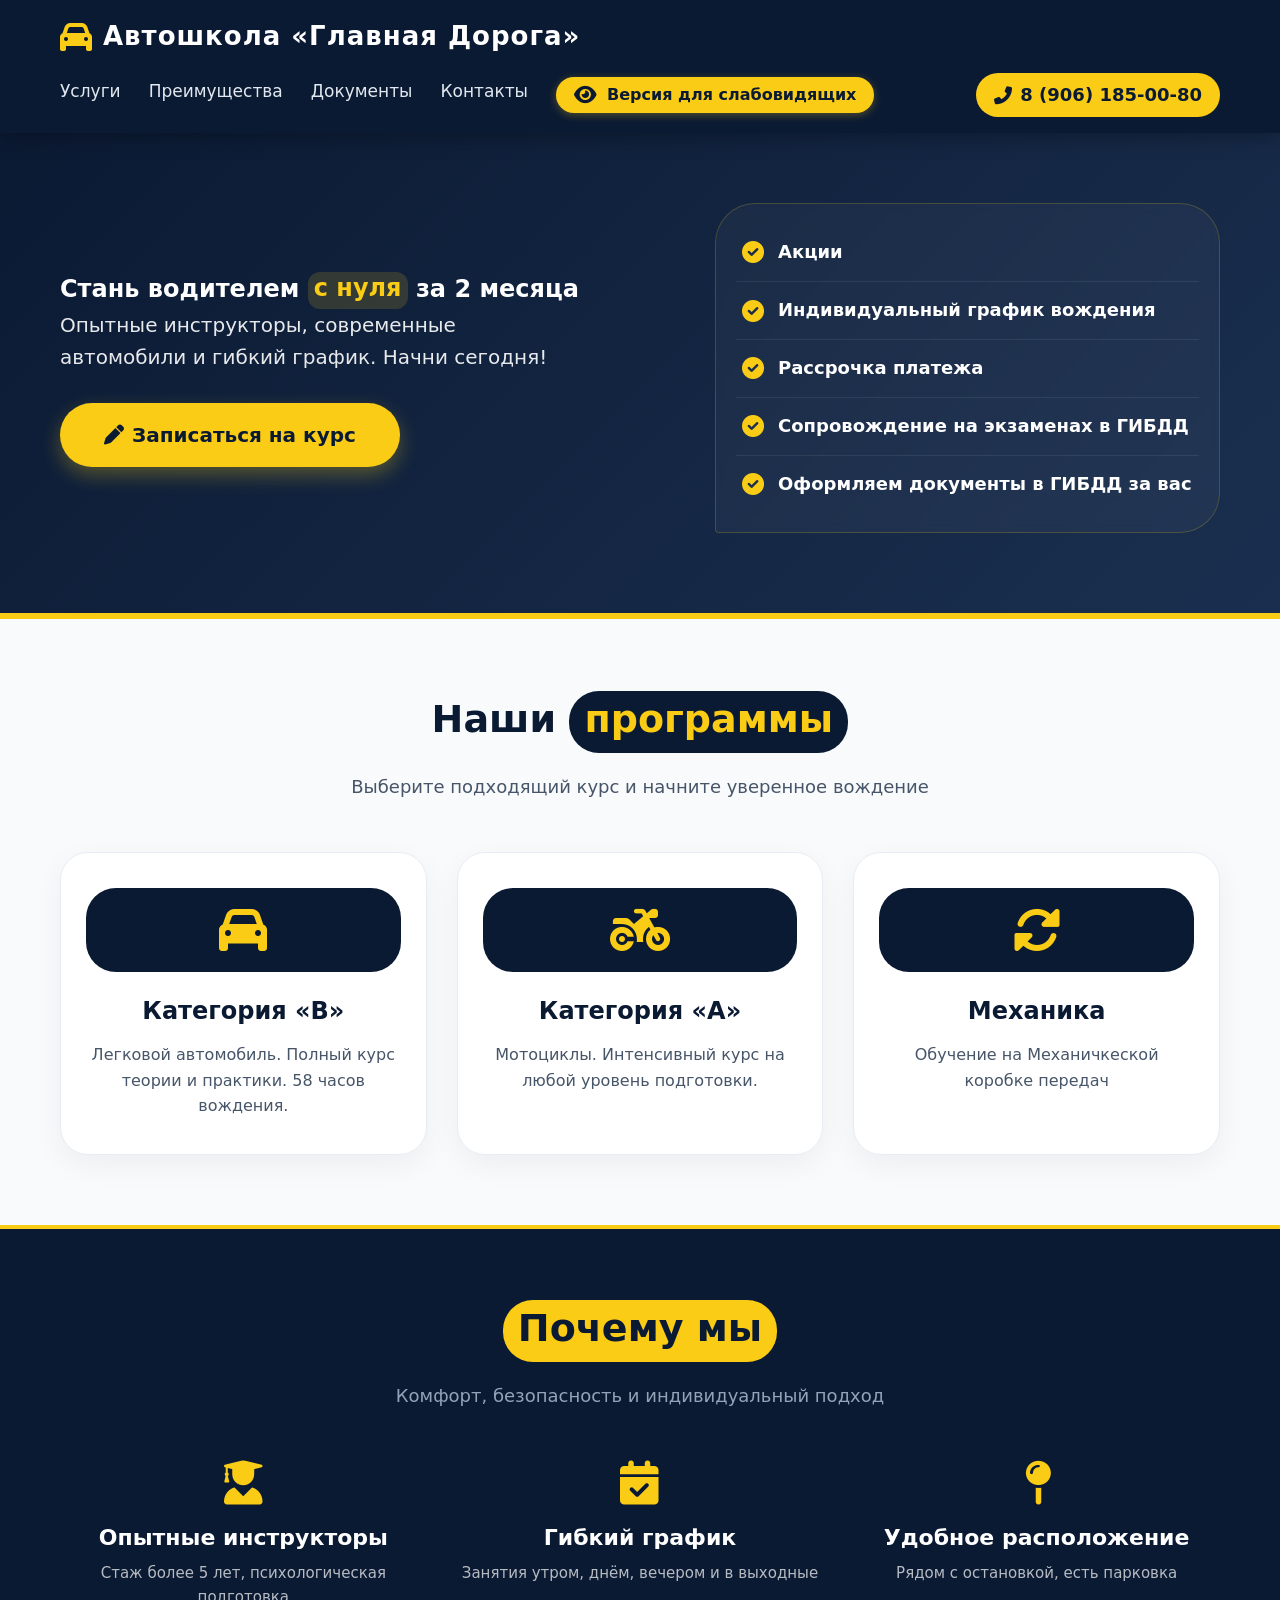
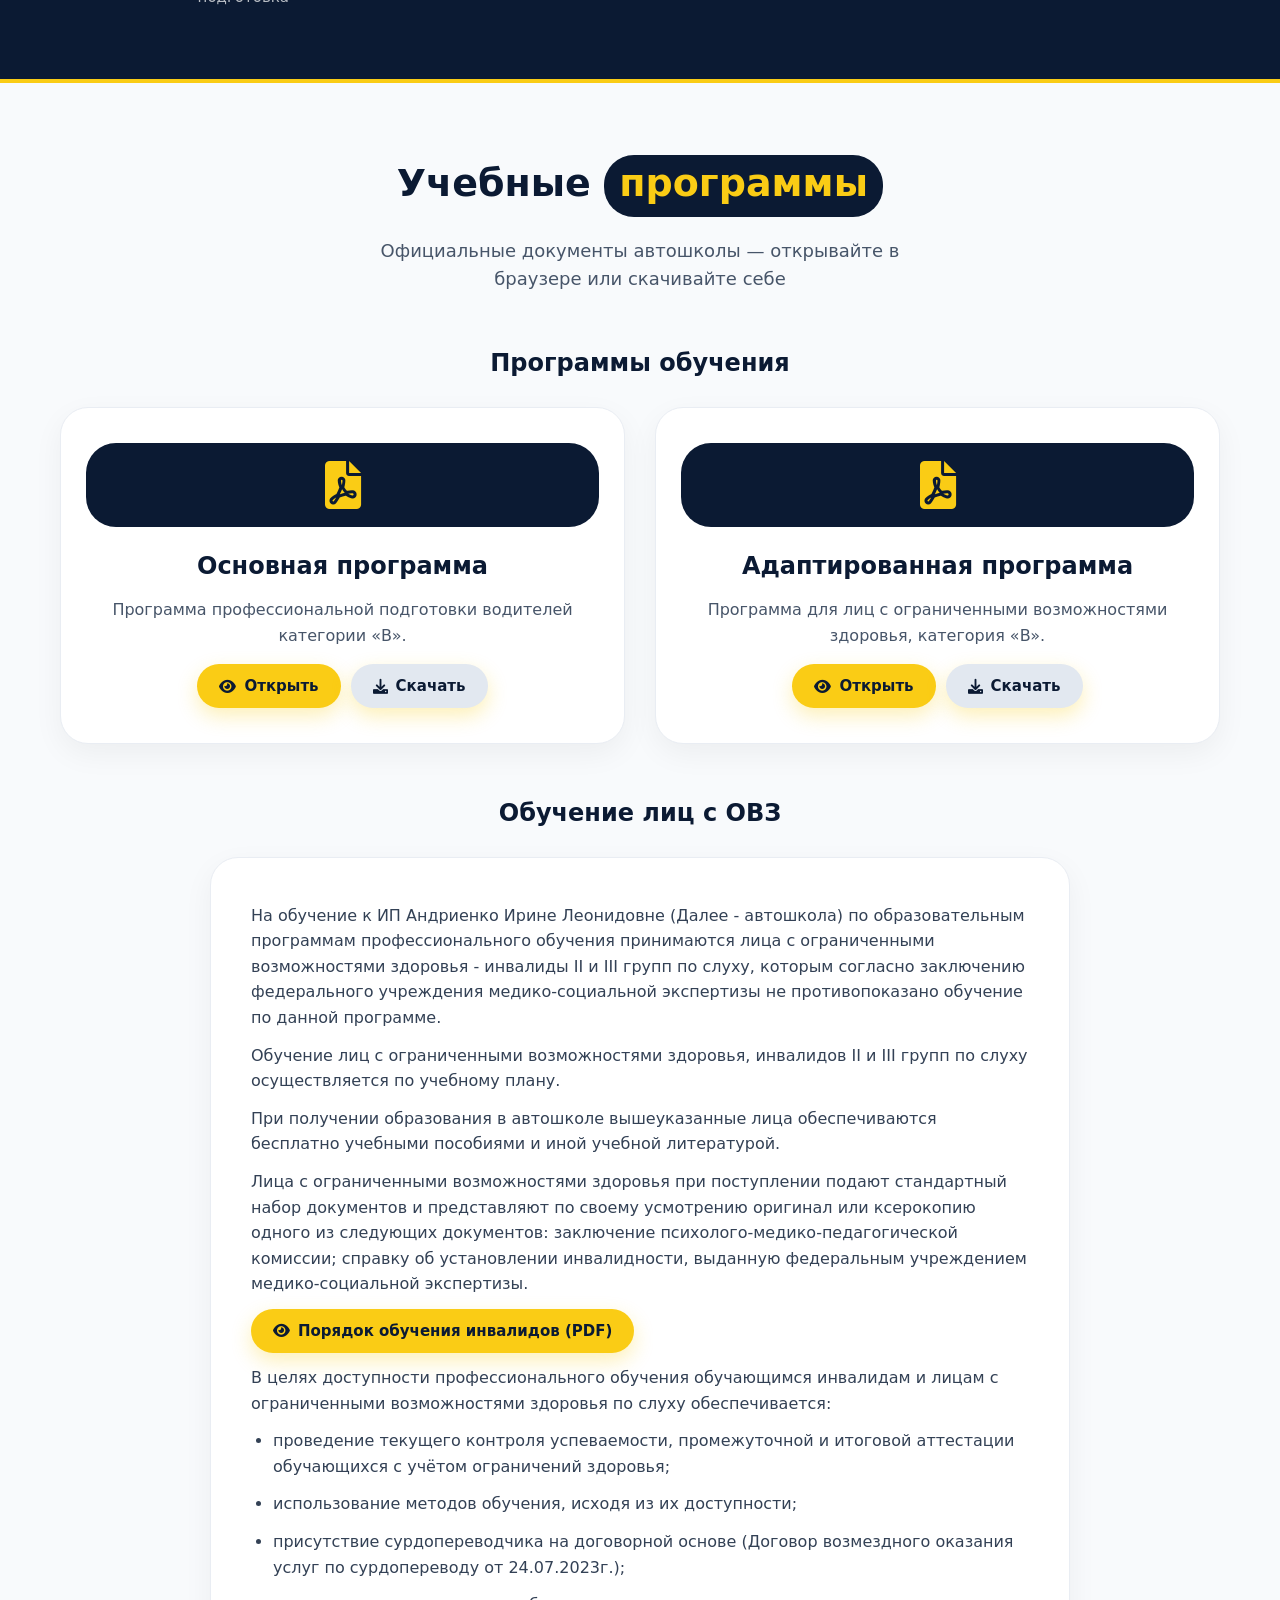
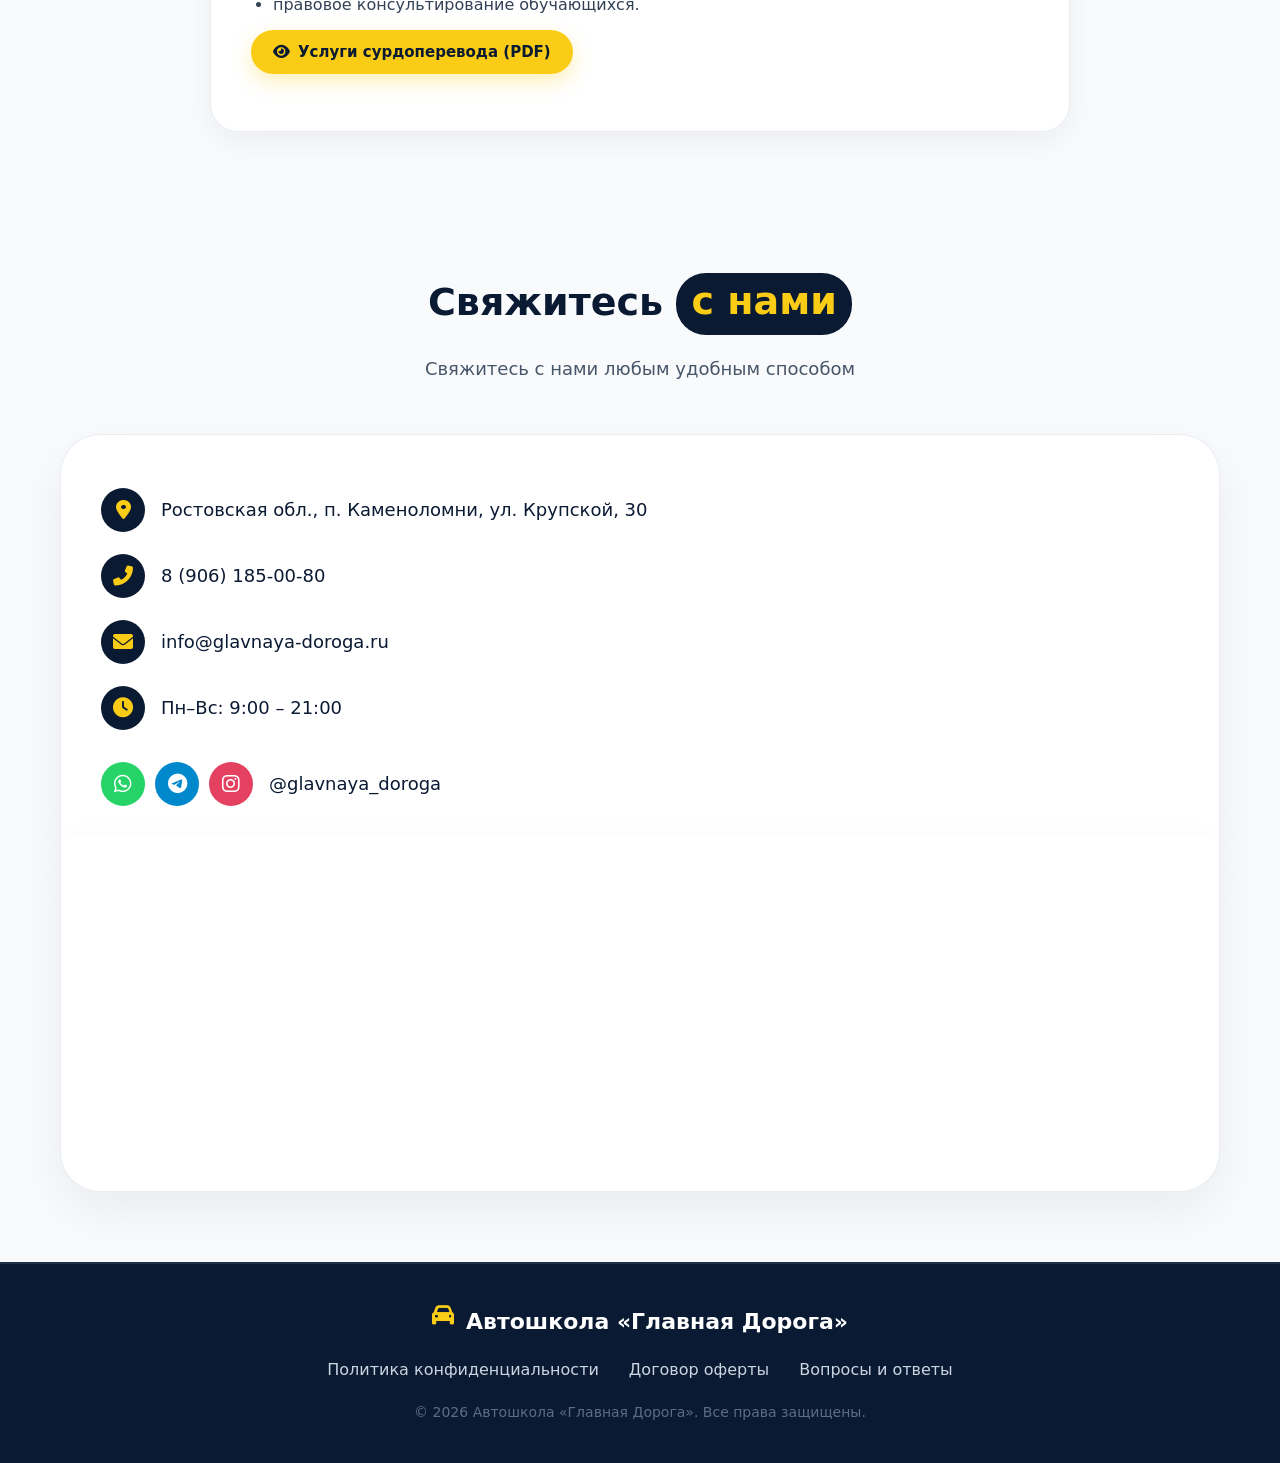
==== commit 528d8c22: "Update index.html 58 on 56" ====
--- a/index.html
+++ b/index.html
@@ -146,7 +146,7 @@
         <div class="service-card">
           <i class="fas fa-car"></i>
           <h3>Категория «B»</h3>
-          <p>Легковой автомобиль. Полный курс теории и практики. 56 часов вождения.</p>
+          <p>Легковой автомобиль. Полный курс теории и практики. 58 часов вождения.</p>
         </div>
         <div class="service-card">
           <i class="fas fa-motorcycle"></i>
